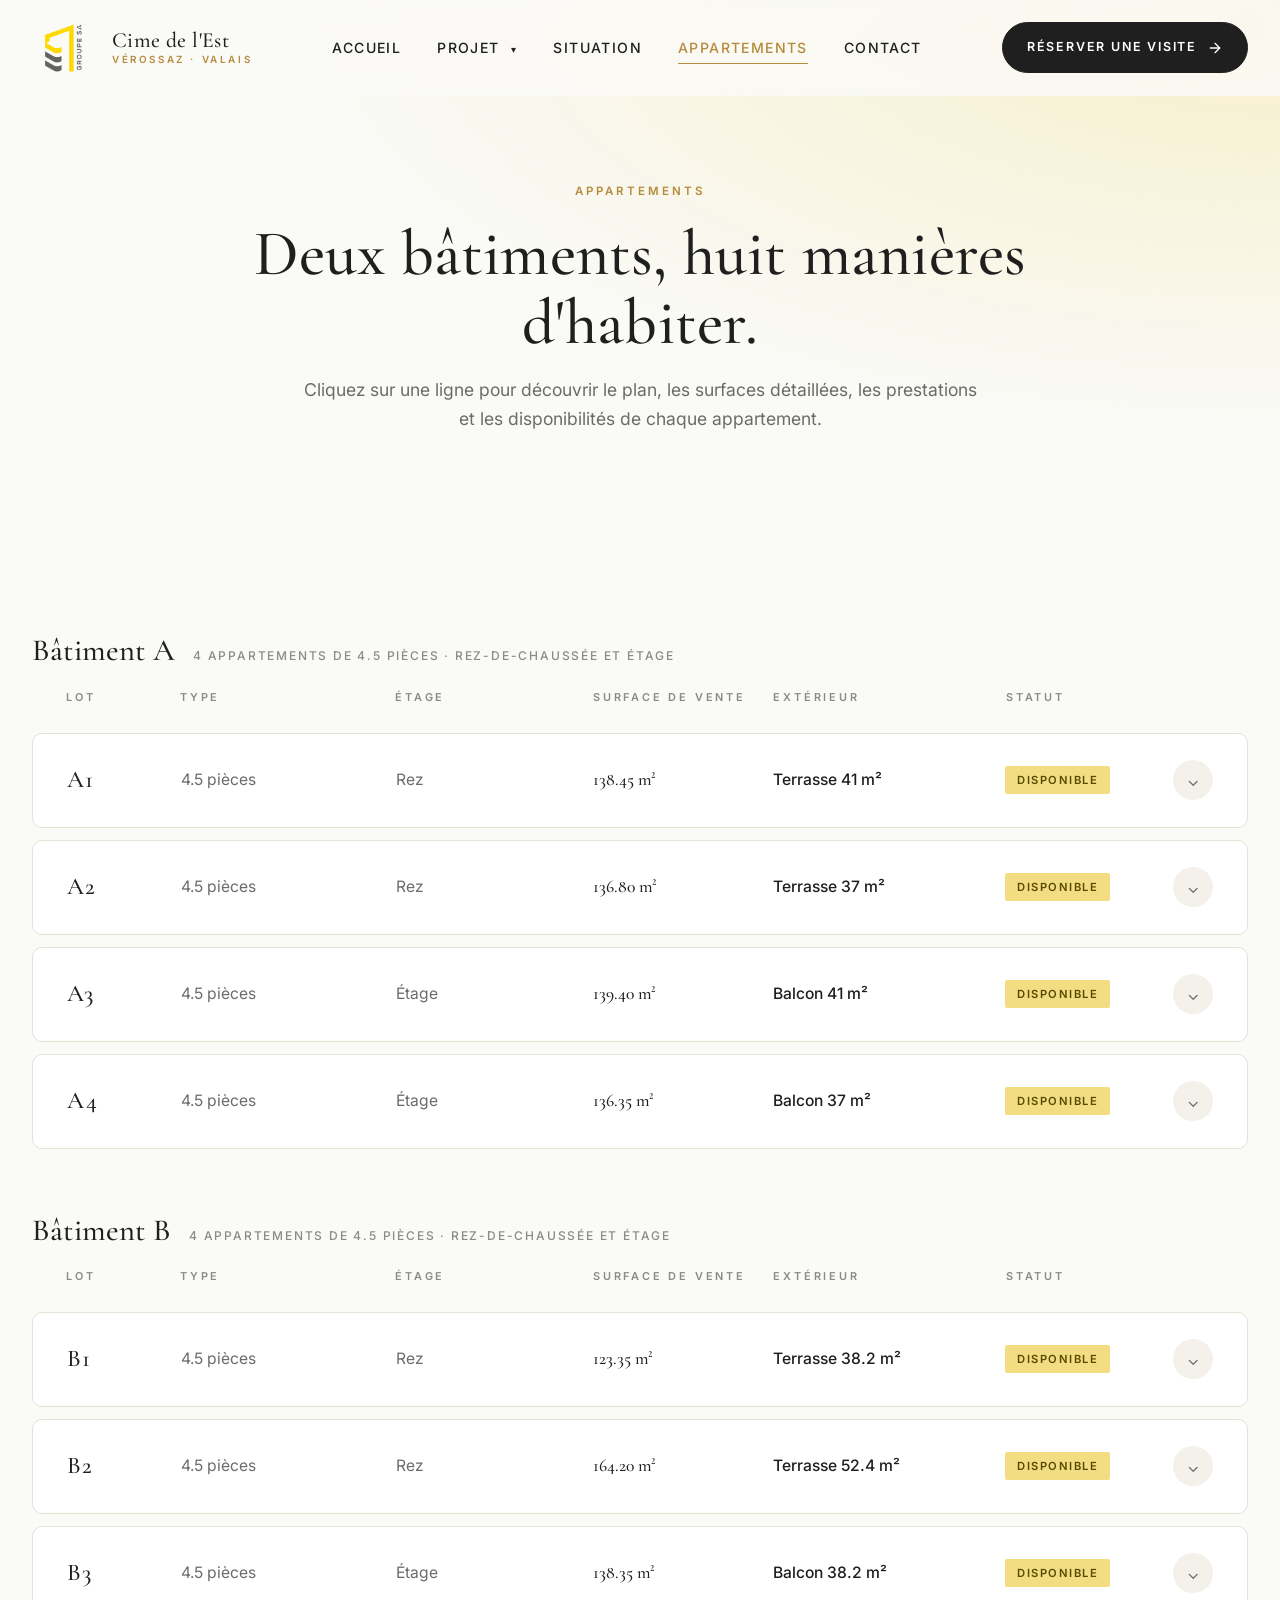
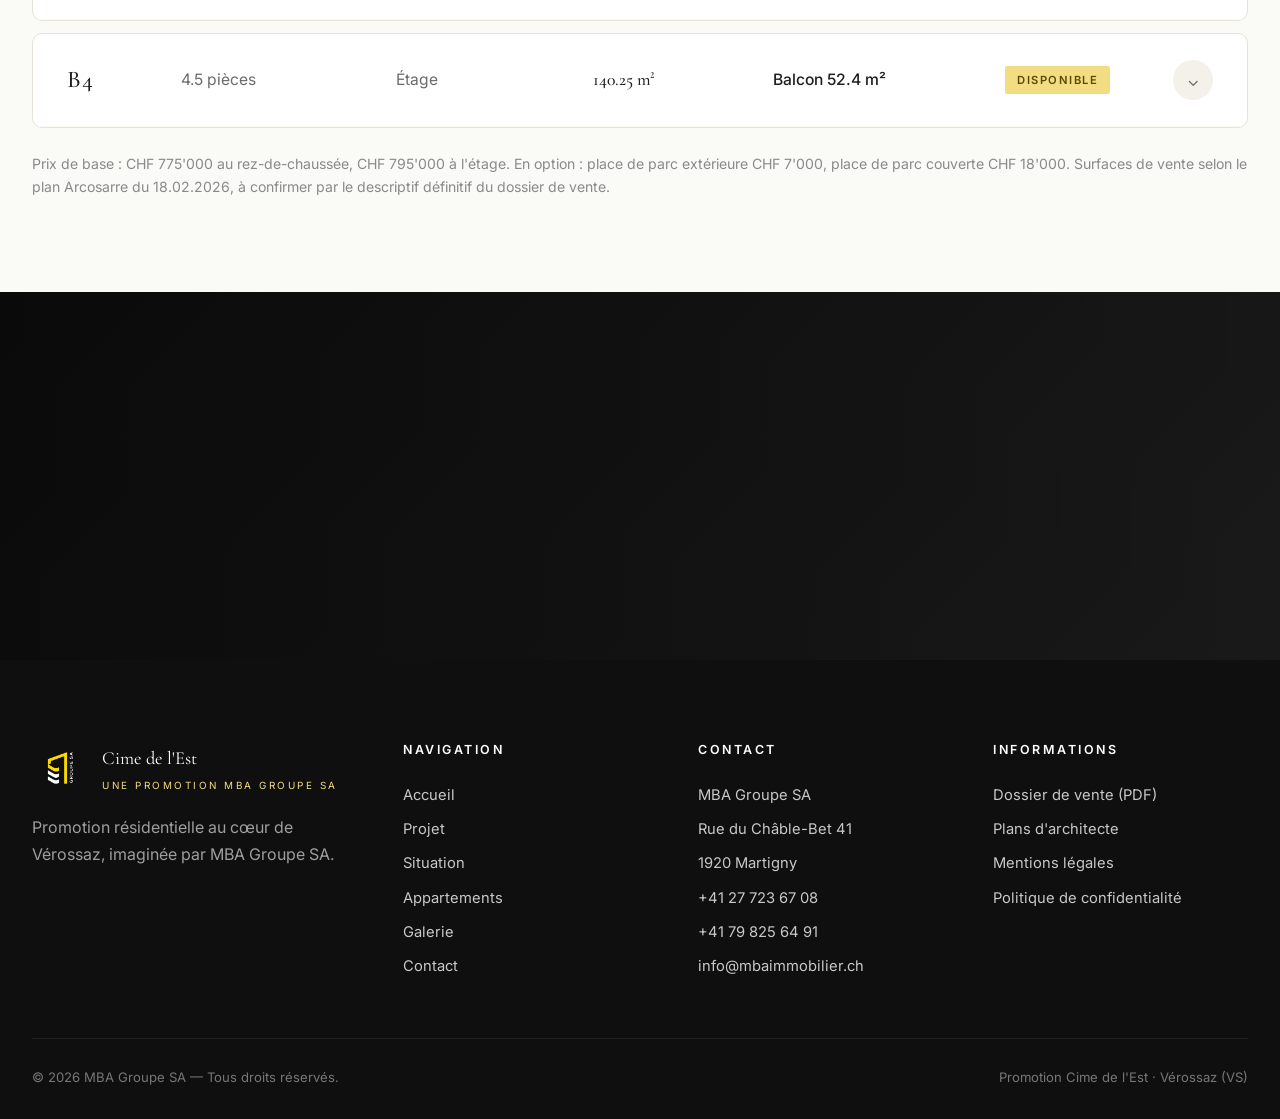
==== appartements.html @ c57b1dbe "Appartements/Contact : « Étage » à la place de « 1ᵉʳ étage » (exposant mal rendu) Co-Authored-By: Cl" ====
<!doctype html>
<html lang="fr">
<head>
<meta charset="utf-8">
<meta name="viewport" content="width=device-width, initial-scale=1">
<meta name="theme-color" content="#FAFAF7">
<meta name="color-scheme" content="light">
<title>Appartements · Cime de l'Est — Vérossaz</title>
<meta name="description" content="Les 8 appartements de 4.5 pièces de la promotion Cime de l'Est à Vérossaz, répartis en deux bâtiments : surfaces, prix, prestations, disponibilités.">
<link rel="preconnect" href="https://fonts.googleapis.com">
<link rel="preconnect" href="https://fonts.gstatic.com" crossorigin>
<link href="https://fonts.googleapis.com/css2?family=Cormorant+Garamond:ital,wght@0,400;0,500;0,600;1,400;1,500&family=Inter:wght@300;400;500;600;700&display=swap" rel="stylesheet">
<link rel="stylesheet" href="css/style.css?v=20">
</head>
<body>

<header class="nav">
  <div class="container">
    <a href="/" class="brand">
      <span class="brand-mark"><img src="images/logo-mba.png" alt="MBA Groupe SA"></span>
      <span class="brand-text">
        <strong>Cime de l'Est</strong>
        <small>Vérossaz · Valais</small>
      </span>
    </a>
    <nav>
      <ul class="nav-links">
        <li><a href="/">Accueil</a></li>
        <li class="has-submenu">
          <a href="projet">Projet <span class="caret">▾</span></a>
          <ul class="submenu">
            <li><a href="projet">Le projet</a></li>
            <li><a href="galerie">Galerie</a></li>
          </ul>
        </li>
        <li><a href="situation">Situation</a></li>
        <li><a href="appartements" class="active">Appartements</a></li>
        <li><a href="contact">Contact</a></li>
      </ul>
    </nav>
    <a href="contact" class="nav-cta">
      Réserver une visite
      <svg viewBox="0 0 24 24" fill="none" stroke="currentColor" stroke-width="2" stroke-linecap="round" stroke-linejoin="round" aria-hidden="true"><line x1="5" y1="12" x2="19" y2="12"/><polyline points="12 5 19 12 12 19"/></svg>
    </a>
    <button class="burger" aria-label="Menu"><span></span><span></span><span></span></button>
  </div>
</header>

<section class="hero hero-inner">
  <div class="container reveal">
    <span class="eyebrow center">Appartements</span>
    <h1>Deux bâtiments, huit manières d'habiter.</h1>
    <p class="lead" style="margin:0 auto;">Cliquez sur une ligne pour découvrir le plan, les surfaces détaillées, les prestations et les disponibilités de chaque appartement.</p>
  </div>
</section>

<section class="section-tight">
  <div class="container">

    <div class="apt-building-head reveal">
      <h2>Bâtiment A</h2>
      <span>4 appartements de 4.5 pièces · rez-de-chaussée et étage</span>
    </div>

    <div class="apt-accordion reveal">

      <div class="apt-accordion-header" aria-hidden="true">
        <span>Lot</span>
        <span class="col-hide-tablet">Type</span>
        <span class="col-hide-tablet">Étage</span>
        <span>Surface de vente</span>
        <span>Extérieur</span>
        <span>Statut</span>
        <span></span>
      </div>

      <!-- LOT A1 -->
      <div class="apt-row">
        <button class="apt-head" aria-expanded="false">
          <div class="col-lot">A1</div>
          <div class="col-type col-hide-tablet"><span class="col-value">4.5 pièces</span></div>
          <div class="col-floor col-hide-tablet"><span class="col-value">Rez</span></div>
          <div class="col-surface"><span class="col-value">138.45 m²</span></div>
          <div class="col-ext"><span class="col-value">Terrasse 41 m²</span></div>
          <div class="col-status"><span class="badge available">Disponible</span></div>
          <div class="col-mobile-meta">
            <span>4.5 pièces</span><span>Rez</span><span><strong>138.45 m²</strong></span><span>Terrasse 41 m²</span>
          </div>
          <div class="col-chevron" aria-hidden="true">⌄</div>
        </button>
        <div class="apt-panel">
          <div class="apt-panel-inner">
            <div>
              <div class="apt-plan">
                <a href="images/plans/plan-A1.png" target="_blank" rel="noopener"><img src="images/plans/plan-A1.png" alt="Plan de l'appartement A1" loading="lazy"></a>
              </div>
              <div class="apt-plan-label">Plan de présentation sans échelle · non contractuel · cliquer pour agrandir</div>
            </div>
            <div class="apt-details">
              <div class="apt-sub">Lot A1 · Bâtiment A</div>
              <h3>4.5 pièces · Rez-de-chaussée</h3>
              <p>Un 4.5 pièces de plain-pied prolongé par une terrasse de 41 m². Séjour-cuisine de 52.58 m² ouvert sur l'extérieur, trois chambres, salle de bains et salle d'eau : un plan rationnel, baigné de lumière, face aux Dents du Midi.</p>
              <div class="apt-specs-grid">
                <div class="spec-cell"><div class="spec-val">138.45 m²</div><div class="spec-lbl">Surface de vente</div></div>
                <div class="spec-cell"><div class="spec-val">41 m²</div><div class="spec-lbl">Terrasse</div></div>
                <div class="spec-cell"><div class="spec-val">3</div><div class="spec-lbl">Chambres</div></div>
                <div class="spec-cell"><div class="spec-val">CHF 775'000</div><div class="spec-lbl">Prix de base</div></div>
              </div>
              <ul class="apt-features">
                <li>Séjour-cuisine de 52.58 m² ouvert sur la terrasse</li>
                <li>Trois chambres de 12.88 à 13.44 m²</li>
                <li>Salle de bains 3.71 m² et salle d'eau 3.42 m²</li>
                <li>Cave privative</li>
                <li>Finitions au choix de l'acquéreur</li>
                <li>Place de parc extérieure · CHF 7'000</li>
                <li>Place de parc couverte · CHF 18'000</li>
              </ul>
              <div class="apt-ctas">
                <a href="contact" class="btn btn-primary">Demander le dossier</a>
                <button type="button" class="btn btn-outline" data-visit-open>Visiter l'appartement</button>
              </div>
            </div>
          </div>
        </div>
      </div>

      <!-- LOT A2 -->
      <div class="apt-row">
        <button class="apt-head" aria-expanded="false">
          <div class="col-lot">A2</div>
          <div class="col-type col-hide-tablet"><span class="col-value">4.5 pièces</span></div>
          <div class="col-floor col-hide-tablet"><span class="col-value">Rez</span></div>
          <div class="col-surface"><span class="col-value">136.80 m²</span></div>
          <div class="col-ext"><span class="col-value">Terrasse 37 m²</span></div>
          <div class="col-status"><span class="badge available">Disponible</span></div>
          <div class="col-mobile-meta">
            <span>4.5 pièces</span><span>Rez</span><span><strong>136.80 m²</strong></span><span>Terrasse 37 m²</span>
          </div>
          <div class="col-chevron" aria-hidden="true">⌄</div>
        </button>
        <div class="apt-panel">
          <div class="apt-panel-inner">
            <div>
              <div class="apt-plan">
                <a href="images/plans/plan-A2.png" target="_blank" rel="noopener"><img src="images/plans/plan-A2.png" alt="Plan de l'appartement A2" loading="lazy"></a>
              </div>
              <div class="apt-plan-label">Plan de présentation sans échelle · non contractuel · cliquer pour agrandir</div>
            </div>
            <div class="apt-details">
              <div class="apt-sub">Lot A2 · Bâtiment A</div>
              <h3>4.5 pièces · Rez-de-chaussée</h3>
              <p>Un 4.5 pièces de plain-pied prolongé par une terrasse de 37 m². Séjour-cuisine de 51.35 m² ouvert sur l'extérieur, trois chambres, salle de bains et salle d'eau : un plan rationnel, baigné de lumière, face aux Dents du Midi.</p>
              <div class="apt-specs-grid">
                <div class="spec-cell"><div class="spec-val">136.80 m²</div><div class="spec-lbl">Surface de vente</div></div>
                <div class="spec-cell"><div class="spec-val">37 m²</div><div class="spec-lbl">Terrasse</div></div>
                <div class="spec-cell"><div class="spec-val">3</div><div class="spec-lbl">Chambres</div></div>
                <div class="spec-cell"><div class="spec-val">CHF 775'000</div><div class="spec-lbl">Prix de base</div></div>
              </div>
              <ul class="apt-features">
                <li>Séjour-cuisine de 51.35 m² ouvert sur la terrasse</li>
                <li>Trois chambres de 12.62 à 14.61 m²</li>
                <li>Salle de bains 3.64 m² et salle d'eau 3.77 m²</li>
                <li>Cave privative</li>
                <li>Finitions au choix de l'acquéreur</li>
                <li>Place de parc extérieure · CHF 7'000</li>
                <li>Place de parc couverte · CHF 18'000</li>
              </ul>
              <div class="apt-ctas">
                <a href="contact" class="btn btn-primary">Demander le dossier</a>
                <button type="button" class="btn btn-outline" data-visit-open>Visiter l'appartement</button>
              </div>
            </div>
          </div>
        </div>
      </div>

      <!-- LOT A3 -->
      <div class="apt-row">
        <button class="apt-head" aria-expanded="false">
          <div class="col-lot">A3</div>
          <div class="col-type col-hide-tablet"><span class="col-value">4.5 pièces</span></div>
          <div class="col-floor col-hide-tablet"><span class="col-value">Étage</span></div>
          <div class="col-surface"><span class="col-value">139.40 m²</span></div>
          <div class="col-ext"><span class="col-value">Balcon 41 m²</span></div>
          <div class="col-status"><span class="badge available">Disponible</span></div>
          <div class="col-mobile-meta">
            <span>4.5 pièces</span><span>Étage</span><span><strong>139.40 m²</strong></span><span>Balcon 41 m²</span>
          </div>
          <div class="col-chevron" aria-hidden="true">⌄</div>
        </button>
        <div class="apt-panel">
          <div class="apt-panel-inner">
            <div>
              <div class="apt-plan">
                <a href="images/plans/plan-A3.png" target="_blank" rel="noopener"><img src="images/plans/plan-A3.png" alt="Plan de l'appartement A3" loading="lazy"></a>
              </div>
              <div class="apt-plan-label">Plan de présentation sans échelle · non contractuel · cliquer pour agrandir</div>
            </div>
            <div class="apt-details">
              <div class="apt-sub">Lot A3 · Bâtiment A</div>
              <h3>4.5 pièces · Étage</h3>
              <p>Un 4.5 pièces en étage avec balcon de 41 m² et dégagement sur la vallée. Séjour-cuisine de 52.58 m², trois chambres, salle de bains et salle d'eau : des volumes généreux et une lumière constante tout au long de la journée.</p>
              <div class="apt-specs-grid">
                <div class="spec-cell"><div class="spec-val">139.40 m²</div><div class="spec-lbl">Surface de vente</div></div>
                <div class="spec-cell"><div class="spec-val">41 m²</div><div class="spec-lbl">Balcon</div></div>
                <div class="spec-cell"><div class="spec-val">3</div><div class="spec-lbl">Chambres</div></div>
                <div class="spec-cell"><div class="spec-val">CHF 795'000</div><div class="spec-lbl">Prix de base</div></div>
              </div>
              <ul class="apt-features">
                <li>Séjour-cuisine de 52.58 m² ouvert sur le balcon</li>
                <li>Trois chambres de 12.88 à 13.44 m²</li>
                <li>Salle de bains 3.71 m² et salle d'eau 3.42 m²</li>
                <li>Cave privative</li>
                <li>Finitions au choix de l'acquéreur</li>
                <li>Place de parc extérieure · CHF 7'000</li>
                <li>Place de parc couverte · CHF 18'000</li>
              </ul>
              <div class="apt-ctas">
                <a href="contact" class="btn btn-primary">Demander le dossier</a>
                <button type="button" class="btn btn-outline" data-visit-open>Visiter l'appartement</button>
              </div>
            </div>
          </div>
        </div>
      </div>

      <!-- LOT A4 -->
      <div class="apt-row">
        <button class="apt-head" aria-expanded="false">
          <div class="col-lot">A4</div>
          <div class="col-type col-hide-tablet"><span class="col-value">4.5 pièces</span></div>
          <div class="col-floor col-hide-tablet"><span class="col-value">Étage</span></div>
          <div class="col-surface"><span class="col-value">136.35 m²</span></div>
          <div class="col-ext"><span class="col-value">Balcon 37 m²</span></div>
          <div class="col-status"><span class="badge available">Disponible</span></div>
          <div class="col-mobile-meta">
            <span>4.5 pièces</span><span>Étage</span><span><strong>136.35 m²</strong></span><span>Balcon 37 m²</span>
          </div>
          <div class="col-chevron" aria-hidden="true">⌄</div>
        </button>
        <div class="apt-panel">
          <div class="apt-panel-inner">
            <div>
              <div class="apt-plan">
                <a href="images/plans/plan-A4.png" target="_blank" rel="noopener"><img src="images/plans/plan-A4.png" alt="Plan de l'appartement A4" loading="lazy"></a>
              </div>
              <div class="apt-plan-label">Plan de présentation sans échelle · non contractuel · cliquer pour agrandir</div>
            </div>
            <div class="apt-details">
              <div class="apt-sub">Lot A4 · Bâtiment A</div>
              <h3>4.5 pièces · Étage</h3>
              <p>Un 4.5 pièces en étage avec balcon de 37 m² et dégagement sur la vallée. Séjour-cuisine de 52.56 m², trois chambres, salle de bains et salle d'eau : des volumes généreux et une lumière constante tout au long de la journée.</p>
              <div class="apt-specs-grid">
                <div class="spec-cell"><div class="spec-val">136.35 m²</div><div class="spec-lbl">Surface de vente</div></div>
                <div class="spec-cell"><div class="spec-val">37 m²</div><div class="spec-lbl">Balcon</div></div>
                <div class="spec-cell"><div class="spec-val">3</div><div class="spec-lbl">Chambres</div></div>
                <div class="spec-cell"><div class="spec-val">CHF 795'000</div><div class="spec-lbl">Prix de base</div></div>
              </div>
              <ul class="apt-features">
                <li>Séjour-cuisine de 52.56 m² ouvert sur le balcon</li>
                <li>Trois chambres de 12.62 à 14.60 m²</li>
                <li>Salle de bains 3.64 m² et salle d'eau 3.76 m²</li>
                <li>Cave privative</li>
                <li>Finitions au choix de l'acquéreur</li>
                <li>Place de parc extérieure · CHF 7'000</li>
                <li>Place de parc couverte · CHF 18'000</li>
              </ul>
              <div class="apt-ctas">
                <a href="contact" class="btn btn-primary">Demander le dossier</a>
                <button type="button" class="btn btn-outline" data-visit-open>Visiter l'appartement</button>
              </div>
            </div>
          </div>
        </div>
      </div>

    </div>

    <div class="apt-building-head reveal" style="margin-top:64px;">
      <h2>Bâtiment B</h2>
      <span>4 appartements de 4.5 pièces · rez-de-chaussée et étage</span>
    </div>

    <div class="apt-accordion reveal">

      <div class="apt-accordion-header" aria-hidden="true">
        <span>Lot</span>
        <span class="col-hide-tablet">Type</span>
        <span class="col-hide-tablet">Étage</span>
        <span>Surface de vente</span>
        <span>Extérieur</span>
        <span>Statut</span>
        <span></span>
      </div>

      <!-- LOT B1 -->
      <div class="apt-row">
        <button class="apt-head" aria-expanded="false">
          <div class="col-lot">B1</div>
          <div class="col-type col-hide-tablet"><span class="col-value">4.5 pièces</span></div>
          <div class="col-floor col-hide-tablet"><span class="col-value">Rez</span></div>
          <div class="col-surface"><span class="col-value">123.35 m²</span></div>
          <div class="col-ext"><span class="col-value">Terrasse 38.2 m²</span></div>
          <div class="col-status"><span class="badge available">Disponible</span></div>
          <div class="col-mobile-meta">
            <span>4.5 pièces</span><span>Rez</span><span><strong>123.35 m²</strong></span><span>Terrasse 38.2 m²</span>
          </div>
          <div class="col-chevron" aria-hidden="true">⌄</div>
        </button>
        <div class="apt-panel">
          <div class="apt-panel-inner">
            <div>
              <div class="apt-plan">
                <a href="images/plans/plan-B1.png" target="_blank" rel="noopener"><img src="images/plans/plan-B1.png" alt="Plan de l'appartement B1" loading="lazy"></a>
              </div>
              <div class="apt-plan-label">Plan de présentation sans échelle · non contractuel · cliquer pour agrandir</div>
            </div>
            <div class="apt-details">
              <div class="apt-sub">Lot B1 · Bâtiment B</div>
              <h3>4.5 pièces · Rez-de-chaussée</h3>
              <p>Un 4.5 pièces de plain-pied prolongé par une terrasse de 38.2 m². Séjour-cuisine de 55.57 m² ouvert sur l'extérieur, trois chambres, salle de bains et salle d'eau : un plan rationnel, baigné de lumière, face aux Dents du Midi.</p>
              <div class="apt-specs-grid">
                <div class="spec-cell"><div class="spec-val">123.35 m²</div><div class="spec-lbl">Surface de vente</div></div>
                <div class="spec-cell"><div class="spec-val">38.2 m²</div><div class="spec-lbl">Terrasse</div></div>
                <div class="spec-cell"><div class="spec-val">3</div><div class="spec-lbl">Chambres</div></div>
                <div class="spec-cell"><div class="spec-val">CHF 775'000</div><div class="spec-lbl">Prix de base</div></div>
              </div>
              <ul class="apt-features">
                <li>Séjour-cuisine de 55.57 m² ouvert sur la terrasse</li>
                <li>Trois chambres de 12.19 à 13.79 m²</li>
                <li>Salle de bains 4.71 m² et salle d'eau 4.86 m²</li>
                <li>Cave privative</li>
                <li>Finitions au choix de l'acquéreur</li>
                <li>Place de parc extérieure · CHF 7'000</li>
                <li>Place de parc couverte · CHF 18'000</li>
              </ul>
              <div class="apt-ctas">
                <a href="contact" class="btn btn-primary">Demander le dossier</a>
                <button type="button" class="btn btn-outline" data-visit-open>Visiter l'appartement</button>
              </div>
            </div>
          </div>
        </div>
      </div>

      <!-- LOT B2 -->
      <div class="apt-row">
        <button class="apt-head" aria-expanded="false">
          <div class="col-lot">B2</div>
          <div class="col-type col-hide-tablet"><span class="col-value">4.5 pièces</span></div>
          <div class="col-floor col-hide-tablet"><span class="col-value">Rez</span></div>
          <div class="col-surface"><span class="col-value">164.20 m²</span></div>
          <div class="col-ext"><span class="col-value">Terrasse 52.4 m²</span></div>
          <div class="col-status"><span class="badge available">Disponible</span></div>
          <div class="col-mobile-meta">
            <span>4.5 pièces</span><span>Rez</span><span><strong>164.20 m²</strong></span><span>Terrasse 52.4 m²</span>
          </div>
          <div class="col-chevron" aria-hidden="true">⌄</div>
        </button>
        <div class="apt-panel">
          <div class="apt-panel-inner">
            <div>
              <div class="apt-plan">
                <a href="images/plans/plan-B2.png" target="_blank" rel="noopener"><img src="images/plans/plan-B2.png" alt="Plan de l'appartement B2" loading="lazy"></a>
              </div>
              <div class="apt-plan-label">Plan de présentation sans échelle · non contractuel · cliquer pour agrandir</div>
            </div>
            <div class="apt-details">
              <div class="apt-sub">Lot B2 · Bâtiment B</div>
              <h3>4.5 pièces · Rez-de-chaussée</h3>
              <p>Un 4.5 pièces de plain-pied prolongé par une terrasse de 52.4 m². Séjour-cuisine de 55.68 m² ouvert sur l'extérieur, trois chambres, salle de bains et salle d'eau : un plan rationnel, baigné de lumière, face aux Dents du Midi.</p>
              <div class="apt-specs-grid">
                <div class="spec-cell"><div class="spec-val">164.20 m²</div><div class="spec-lbl">Surface de vente</div></div>
                <div class="spec-cell"><div class="spec-val">52.4 m²</div><div class="spec-lbl">Terrasse</div></div>
                <div class="spec-cell"><div class="spec-val">3</div><div class="spec-lbl">Chambres</div></div>
                <div class="spec-cell"><div class="spec-val">CHF 775'000</div><div class="spec-lbl">Prix de base</div></div>
              </div>
              <ul class="apt-features">
                <li>Séjour-cuisine de 55.68 m² ouvert sur la terrasse</li>
                <li>Trois chambres de 12.19 à 13.76 m²</li>
                <li>Salle de bains 5.94 m² et salle d'eau 4.01 m²</li>
                <li>Cave privative</li>
                <li>Finitions au choix de l'acquéreur</li>
                <li>Place de parc extérieure · CHF 7'000</li>
                <li>Place de parc couverte · CHF 18'000</li>
              </ul>
              <div class="apt-ctas">
                <a href="contact" class="btn btn-primary">Demander le dossier</a>
                <button type="button" class="btn btn-outline" data-visit-open>Visiter l'appartement</button>
              </div>
            </div>
          </div>
        </div>
      </div>

      <!-- LOT B3 -->
      <div class="apt-row">
        <button class="apt-head" aria-expanded="false">
          <div class="col-lot">B3</div>
          <div class="col-type col-hide-tablet"><span class="col-value">4.5 pièces</span></div>
          <div class="col-floor col-hide-tablet"><span class="col-value">Étage</span></div>
          <div class="col-surface"><span class="col-value">138.35 m²</span></div>
          <div class="col-ext"><span class="col-value">Balcon 38.2 m²</span></div>
          <div class="col-status"><span class="badge available">Disponible</span></div>
          <div class="col-mobile-meta">
            <span>4.5 pièces</span><span>Étage</span><span><strong>138.35 m²</strong></span><span>Balcon 38.2 m²</span>
          </div>
          <div class="col-chevron" aria-hidden="true">⌄</div>
        </button>
        <div class="apt-panel">
          <div class="apt-panel-inner">
            <div>
              <div class="apt-plan">
                <a href="images/plans/plan-B3.png" target="_blank" rel="noopener"><img src="images/plans/plan-B3.png" alt="Plan de l'appartement B3" loading="lazy"></a>
              </div>
              <div class="apt-plan-label">Plan de présentation sans échelle · non contractuel · cliquer pour agrandir</div>
            </div>
            <div class="apt-details">
              <div class="apt-sub">Lot B3 · Bâtiment B</div>
              <h3>4.5 pièces · Étage</h3>
              <p>Un 4.5 pièces en étage avec balcon de 38.2 m² et dégagement sur la vallée. Séjour-cuisine de 55.28 m², trois chambres, salle de bains et salle d'eau : des volumes généreux et une lumière constante tout au long de la journée.</p>
              <div class="apt-specs-grid">
                <div class="spec-cell"><div class="spec-val">138.35 m²</div><div class="spec-lbl">Surface de vente</div></div>
                <div class="spec-cell"><div class="spec-val">38.2 m²</div><div class="spec-lbl">Balcon</div></div>
                <div class="spec-cell"><div class="spec-val">3</div><div class="spec-lbl">Chambres</div></div>
                <div class="spec-cell"><div class="spec-val">CHF 795'000</div><div class="spec-lbl">Prix de base</div></div>
              </div>
              <ul class="apt-features">
                <li>Séjour-cuisine de 55.28 m² ouvert sur le balcon</li>
                <li>Trois chambres de 12.47 à 13.80 m²</li>
                <li>Salle de bains 5.94 m² et salle d'eau 3.94 m²</li>
                <li>Cave privative</li>
                <li>Finitions au choix de l'acquéreur</li>
                <li>Place de parc extérieure · CHF 7'000</li>
                <li>Place de parc couverte · CHF 18'000</li>
              </ul>
              <div class="apt-ctas">
                <a href="contact" class="btn btn-primary">Demander le dossier</a>
                <button type="button" class="btn btn-outline" data-visit-open>Visiter l'appartement</button>
              </div>
            </div>
          </div>
        </div>
      </div>

      <!-- LOT B4 -->
      <div class="apt-row">
        <button class="apt-head" aria-expanded="false">
          <div class="col-lot">B4</div>
          <div class="col-type col-hide-tablet"><span class="col-value">4.5 pièces</span></div>
          <div class="col-floor col-hide-tablet"><span class="col-value">Étage</span></div>
          <div class="col-surface"><span class="col-value">140.25 m²</span></div>
          <div class="col-ext"><span class="col-value">Balcon 52.4 m²</span></div>
          <div class="col-status"><span class="badge available">Disponible</span></div>
          <div class="col-mobile-meta">
            <span>4.5 pièces</span><span>Étage</span><span><strong>140.25 m²</strong></span><span>Balcon 52.4 m²</span>
          </div>
          <div class="col-chevron" aria-hidden="true">⌄</div>
        </button>
        <div class="apt-panel">
          <div class="apt-panel-inner">
            <div>
              <div class="apt-plan">
                <a href="images/plans/plan-B4.png" target="_blank" rel="noopener"><img src="images/plans/plan-B4.png" alt="Plan de l'appartement B4" loading="lazy"></a>
              </div>
              <div class="apt-plan-label">Plan de présentation sans échelle · non contractuel · cliquer pour agrandir</div>
            </div>
            <div class="apt-details">
              <div class="apt-sub">Lot B4 · Bâtiment B</div>
              <h3>4.5 pièces · Étage</h3>
              <p>Un 4.5 pièces en étage avec balcon de 52.4 m² et dégagement sur la vallée. Séjour-cuisine de 55.50 m², trois chambres, salle de bains et salle d'eau : des volumes généreux et une lumière constante tout au long de la journée.</p>
              <div class="apt-specs-grid">
                <div class="spec-cell"><div class="spec-val">140.25 m²</div><div class="spec-lbl">Surface de vente</div></div>
                <div class="spec-cell"><div class="spec-val">52.4 m²</div><div class="spec-lbl">Balcon</div></div>
                <div class="spec-cell"><div class="spec-val">3</div><div class="spec-lbl">Chambres</div></div>
                <div class="spec-cell"><div class="spec-val">CHF 795'000</div><div class="spec-lbl">Prix de base</div></div>
              </div>
              <ul class="apt-features">
                <li>Séjour-cuisine de 55.50 m² ouvert sur le balcon</li>
                <li>Trois chambres de 12.47 à 13.76 m²</li>
                <li>Salle de bains 5.94 m² et salle d'eau 4.01 m²</li>
                <li>Cave privative</li>
                <li>Finitions au choix de l'acquéreur</li>
                <li>Place de parc extérieure · CHF 7'000</li>
                <li>Place de parc couverte · CHF 18'000</li>
              </ul>
              <div class="apt-ctas">
                <a href="contact" class="btn btn-primary">Demander le dossier</a>
                <button type="button" class="btn btn-outline" data-visit-open>Visiter l'appartement</button>
              </div>
            </div>
          </div>
        </div>
      </div>

    </div>

    <p style="margin-top:24px;font-size:.88rem;color:var(--text-soft);">Prix de base : CHF 775'000 au rez-de-chaussée, CHF 795'000 à l'étage. En option : place de parc extérieure CHF 7'000, place de parc couverte CHF 18'000. Surfaces de vente selon le plan Arcosarre du 18.02.2026, à confirmer par le descriptif définitif du dossier de vente.</p>
  </div>
</section>

<section class="cta-band">
  <div class="container reveal">
    <h2>Un appartement vous intéresse ?</h2>
    <p>Notre équipe vous fait parvenir les plans, le cahier des prestations et la grille tarifaire personnalisée dans les meilleurs délais.</p>
    <a href="contact" class="btn btn-gold">Demander un dossier</a>
  </div>
</section>

<footer class="footer">
  <div class="container">
    <div class="footer-grid">
      <div>
        <div class="footer-brand">
          <div class="footer-brand-mark"><img src="images/logo-mba-dark.png" alt="MBA"></div>
          <div class="footer-brand-text">Cime de l'Est<small>Une promotion MBA Groupe SA</small></div>
        </div>
        <p style="color:#9e9e9e;">Promotion résidentielle au cœur de Vérossaz, imaginée par MBA Groupe SA.</p>
      </div>
      <div>
        <h4>Navigation</h4>
        <ul>
          <li><a href="/">Accueil</a></li>
          <li><a href="projet">Projet</a></li>
          <li><a href="situation">Situation</a></li>
          <li><a href="appartements">Appartements</a></li>
          <li><a href="galerie">Galerie</a></li>
          <li><a href="contact">Contact</a></li>
        </ul>
      </div>
      <div>
        <h4>Contact</h4>
        <ul>
          <li>MBA Groupe SA</li>
          <li>Rue du Châble-Bet 41</li>
          <li>1920 Martigny</li>
          <li><a href="tel:+41277236708">+41 27 723 67 08</a></li>
          <li><a href="tel:+41798256491">+41 79 825 64 91</a></li>
          <li><a href="mailto:info@mbaimmobilier.ch">info@mbaimmobilier.ch</a></li>
        </ul>
      </div>
      <div>
        <h4>Informations</h4>
        <ul>
          <li><a href="#">Dossier de vente (PDF)</a></li>
          <li><a href="#">Plans d'architecte</a></li>
          <li><a href="#">Mentions légales</a></li>
          <li><a href="#">Politique de confidentialité</a></li>
        </ul>
      </div>
    </div>
    <div class="footer-bottom">
      <div>© 2026 MBA Groupe SA — Tous droits réservés.</div>
      <div>Promotion Cime de l'Est · Vérossaz (VS)</div>
    </div>
  </div>
</footer>

<!-- Modale contact visite -->
<div class="visit-modal" id="visitModal" aria-hidden="true" role="dialog" aria-labelledby="visitTitle">
  <div class="visit-card">
    <button class="visit-close" aria-label="Fermer">✕</button>
    <div class="visit-photo-wrap">
      <div class="visit-pastel-dot"></div>
      <div class="visit-photo">
        <img src="images/raphael.jpg" alt="Raphaël Mascolo">
      </div>
    </div>
    <div class="visit-body">
      <div class="role">Votre contact · Visite privée</div>
      <h3 id="visitTitle">Raphaël Mascolo</h3>
      <p class="sub">Je vous accompagne personnellement sur le site pour vous faire découvrir l'appartement et les lieux. N'hésitez pas à m'appeler directement.</p>
      <a href="tel:+41798256491" class="visit-phone">
        <small>Ligne directe</small>
        079 825 64 91
      </a>
      <div class="visit-actions">
        <a href="tel:+41798256491" class="btn btn-primary">Appeler</a>
        <a href="contact" class="btn btn-outline">Formulaire</a>
      </div>
    </div>
  </div>
</div>

<script src="js/main.js"></script>
</body>
</html>
---- css/style.css ----
/* =========================================================
   Vérossaz – Cime de l'Est | Promotion immobilière
   Charte MBA Groupe SA · tons clairs + jaune pastel
   ========================================================= */

:root {
  /* Palette MBA */
  --mba-grey-dark: #56575B;
  --mba-grey: #606060;
  --mba-grey-mid: #87878A;
  --mba-grey-light: #EAEAEA;

  /* Jaune pastel & or (déclinaisons classe) */
  --mba-pastel: #F2DD83;
  --mba-pastel-soft: #F7E9A8;
  --mba-pastel-bg: #FBF5DC;
  --mba-gold: #B68B3C;
  --mba-gold-deep: #9B7B18;

  /* Tons clairs */
  --bg: #FAFAF7;
  --bg-alt: #F4F1EA;
  --surface: #FFFFFF;
  --border: #E6E2D8;

  /* Texte */
  --text: #1F1F1F;
  --text-muted: #6B6B6B;
  --text-soft: #8A8A8A;

  /* UI */
  --radius: 4px;
  --radius-lg: 10px;
  --shadow-sm: 0 2px 10px rgba(0,0,0,0.04);
  --shadow-md: 0 10px 30px rgba(0,0,0,0.08);
  --shadow-lg: 0 20px 60px rgba(0,0,0,0.12);

  /* Typo */
  --f-serif: "Cormorant Garamond", "Playfair Display", Georgia, serif;
  --f-sans: "Inter", "Helvetica Neue", Arial, sans-serif;

  /* Layout */
  --nav-h: 96px;
  --container: 1280px;
}

* { box-sizing: border-box; }
html {
  scroll-behavior: smooth;
  background: var(--bg);
  overscroll-behavior: none;
}
body {
  margin: 0;
  font-family: var(--f-sans);
  font-size: 16px;
  line-height: 1.65;
  color: var(--text);
  background: var(--bg);
  overscroll-behavior: none;
  -webkit-font-smoothing: antialiased;
  text-rendering: optimizeLegibility;
}
img { max-width: 100%; display: block; }
a { color: inherit; text-decoration: none; }

h1, h2, h3, h4 {
  font-family: var(--f-serif);
  font-weight: 500;
  letter-spacing: 0.2px;
  color: var(--text);
  margin: 0 0 0.4em;
}
h1 { font-size: clamp(2.4rem, 5vw, 4.2rem); line-height: 1.08; }
h2 { font-size: clamp(1.8rem, 3.4vw, 2.8rem); line-height: 1.15; }
h3 { font-size: clamp(1.25rem, 2vw, 1.5rem); }
p  { margin: 0 0 1em; color: var(--text-muted); }

.container {
  width: 100%;
  max-width: var(--container);
  margin: 0 auto;
  padding: 0 32px;
}

.eyebrow {
  display: inline-block;
  font-family: var(--f-sans);
  font-size: 0.72rem;
  letter-spacing: 3px;
  text-transform: uppercase;
  color: var(--mba-gold);
  font-weight: 600;
  margin-bottom: 18px;
  position: relative;
  padding-left: 42px;
}
.eyebrow::before {
  content: "";
  position: absolute;
  left: 0; top: 50%;
  width: 30px; height: 1px;
  background: var(--mba-gold);
}
.eyebrow.center { padding-left: 0; }
.eyebrow.center::before { display: none; }

.lead { font-size: 1.1rem; color: var(--text-muted); max-width: 680px; }

/* ---------- Navigation ---------- */
.nav {
  position: fixed;
  inset: 0 0 auto 0;
  height: var(--nav-h);
  display: flex;
  align-items: center;
  z-index: 100;
  background: rgba(250, 250, 247, 0.86);
  backdrop-filter: saturate(160%) blur(14px);
  -webkit-backdrop-filter: saturate(160%) blur(14px);
  border-bottom: 1px solid transparent;
  transition: border-color .25s ease, background .25s ease;
}
.nav.scrolled {
  border-bottom-color: var(--border);
  background: rgba(255, 255, 255, 0.95);
}

/* Accueil : la nav est masquée sur le hero plein écran
   et n'apparaît qu'une fois la photo passée (voir main.js) */
.nav-hero {
  transform: translateY(-105%);
  visibility: hidden;
  transition: transform .45s ease, visibility 0s linear .45s;
}
.nav-hero.nav-visible {
  transform: translateY(0);
  visibility: visible;
  transition: transform .45s ease, border-color .25s ease, background .25s ease;
}
.nav .container {
  display: flex;
  align-items: center;
  justify-content: space-between;
  gap: 32px;
}
.brand {
  display: flex;
  align-items: center;
  gap: 16px;
  font-family: var(--f-serif);
  color: var(--text);
  line-height: 1;
}
.brand-mark {
  width: 64px; height: 64px;
  display: grid; place-items: center;
  overflow: hidden;
  flex-shrink: 0;
}
.brand-mark img { width: 100%; height: 100%; object-fit: contain; }
.brand-text {
  display: flex;
  flex-direction: column;
  gap: 4px;
}
.brand-text strong {
  font-family: var(--f-serif);
  font-size: 1.35rem;
  font-weight: 500;
  letter-spacing: 0.4px;
  white-space: nowrap;
}
.brand-text small {
  font-family: var(--f-sans);
  font-size: 0.62rem;
  letter-spacing: 2.6px;
  text-transform: uppercase;
  color: var(--mba-gold);
  font-weight: 600;
  white-space: nowrap;
}

.nav-links {
  display: flex;
  gap: 36px;
  list-style: none;
  margin: 0; padding: 0;
}
.nav-links a {
  position: relative;
  font-size: 0.88rem;
  letter-spacing: 1.4px;
  text-transform: uppercase;
  font-weight: 500;
  color: var(--text);
  padding: 6px 0;
  transition: color .2s ease;
}
.nav-links a::after {
  content: "";
  position: absolute;
  left: 0; right: 0; bottom: -2px;
  height: 1px;
  background: var(--mba-gold);
  transform: scaleX(0);
  transform-origin: left;
  transition: transform .3s ease;
}
.nav-links a:hover { color: var(--mba-gold); }
.nav-links a:hover::after,
.nav-links a.active::after { transform: scaleX(1); }
.nav-links a.active { color: var(--mba-gold); }

/* Dropdown (Projet > Le projet / Galerie) */
.nav-links .has-submenu { position: relative; }
.nav-links .has-submenu > a::before {
  content: "";
  position: absolute;
  inset: -20px -14px;
}
.nav-links .submenu {
  position: absolute;
  top: calc(100% + 22px);
  left: 50%;
  transform: translateX(-50%) translateY(-6px);
  min-width: 200px;
  background: #fff;
  border: 1px solid var(--border);
  border-radius: 8px;
  box-shadow: 0 16px 40px rgba(0,0,0,0.08);
  padding: 10px;
  list-style: none;
  margin: 0;
  display: flex;
  flex-direction: column;
  gap: 2px;
  opacity: 0;
  visibility: hidden;
  pointer-events: none;
  transition: opacity .2s ease, transform .25s ease, visibility 0s linear .25s;
}
.nav-links .has-submenu:hover > .submenu,
.nav-links .has-submenu:focus-within > .submenu {
  opacity: 1;
  visibility: visible;
  pointer-events: auto;
  transform: translateX(-50%) translateY(0);
  transition: opacity .2s ease, transform .25s ease;
}
.nav-links .submenu a {
  display: block;
  padding: 12px 16px;
  border-radius: 6px;
  font-size: 0.78rem;
  letter-spacing: 1.6px;
  text-transform: uppercase;
  color: var(--text);
  font-weight: 500;
  transition: background .2s ease, color .2s ease;
}
.nav-links .submenu a::after { display: none; }
.nav-links .submenu a:hover,
.nav-links .submenu a.active {
  background: var(--mba-pastel-bg);
  color: var(--mba-gold);
}
.nav-links .has-submenu > a .caret {
  display: inline-block;
  margin-left: 6px;
  font-size: 0.65rem;
  transition: transform .25s ease;
}
.nav-links .has-submenu:hover > a .caret { transform: rotate(180deg); }

.nav-cta {
  display: inline-flex;
  align-items: center;
  gap: 10px;
  font-size: 0.78rem;
  font-weight: 600;
  letter-spacing: 1.8px;
  text-transform: uppercase;
  padding: 14px 24px;
  color: #fff;
  background: var(--text);
  border: 1px solid var(--text);
  border-radius: 40px;
  transition: background .3s ease, border-color .3s ease, transform .3s ease, box-shadow .3s ease;
  white-space: nowrap;
}
.nav-cta svg {
  width: 16px; height: 16px;
  transition: transform .3s ease;
}
.nav-cta:hover {
  background: var(--mba-gold);
  border-color: var(--mba-gold);
  transform: translateY(-2px);
  box-shadow: 0 10px 24px rgba(182, 139, 60, 0.3);
}
.nav-cta:hover svg { transform: translateX(2px); }

.burger {
  display: none;
  background: none;
  border: 0;
  width: 44px; height: 44px;
  cursor: pointer;
  position: relative;
}
.burger span {
  position: absolute;
  left: 10px; right: 10px;
  height: 1.5px;
  background: var(--text);
  transition: transform .3s ease, opacity .2s ease, top .3s ease;
}
.burger span:nth-child(1) { top: 15px; }
.burger span:nth-child(2) { top: 21px; }
.burger span:nth-child(3) { top: 27px; }
.burger.open span:nth-child(1) { top: 21px; transform: rotate(45deg); }
.burger.open span:nth-child(2) { opacity: 0; }
.burger.open span:nth-child(3) { top: 21px; transform: rotate(-45deg); }

/* ---------- Bouton ---------- */
.btn {
  display: inline-flex;
  align-items: center;
  gap: 10px;
  padding: 16px 34px;
  font-size: 0.82rem;
  font-weight: 600;
  letter-spacing: 2px;
  text-transform: uppercase;
  border-radius: 2px;
  cursor: pointer;
  transition: all .3s ease;
  border: 1px solid transparent;
}
.btn-primary {
  background: var(--text);
  color: #fff;
}
.btn-primary:hover {
  background: var(--mba-gold);
  color: #fff;
  transform: translateY(-2px);
  box-shadow: var(--shadow-md);
}
.btn-outline {
  background: transparent;
  color: var(--text);
  border-color: var(--text);
}
.btn-outline:hover {
  background: var(--text);
  color: #fff;
}
.btn-gold {
  background: var(--mba-gold);
  color: #fff;
}
.btn-gold:hover { background: var(--mba-gold-deep); }

/* ---------- Hero générique ---------- */
.hero {
  padding: calc(var(--nav-h) + 80px) 0 120px;
  position: relative;
  overflow: hidden;
}
.hero-home {
  min-height: 100vh;
  min-height: 100svh;
  position: relative;
  padding: 0;
  background:
    linear-gradient(180deg, rgba(15, 15, 13, 0.38) 0%, rgba(15, 15, 13, 0.06) 32%, rgba(15, 15, 13, 0) 55%, rgba(15, 15, 13, 0.42) 100%),
    url("../images/exterieurs/exterieur-01.jpg") center / cover no-repeat;
}

/* Logo MBA Groupe en haut au centre du hero */
.hero-brand {
  position: absolute;
  top: 20px;
  left: 50%;
  transform: translateX(-50%);
  z-index: 5;
  transition: opacity .3s ease;
}
.hero-brand:hover { opacity: 0.85; }
.hero-brand img {
  width: 200px;
  height: auto;
  display: block;
  filter: drop-shadow(0 2px 16px rgba(0, 0, 0, 0.4));
}

/* Indicateur de défilement */
.hero-scroll {
  position: absolute;
  left: 50%;
  bottom: 40px;
  transform: translateX(-50%);
  display: flex;
  flex-direction: column;
  align-items: center;
  gap: 14px;
  color: #fff;
  font-size: 0.72rem;
  font-weight: 600;
  letter-spacing: 3px;
  text-transform: uppercase;
  white-space: nowrap;
  text-shadow: 0 1px 14px rgba(0, 0, 0, 0.45);
  transition: color .3s ease;
}
.hero-scroll:hover { color: var(--mba-pastel); }
.hero-scroll svg {
  width: 22px;
  height: 30px;
  animation: heroScrollBob 2.4s ease-in-out infinite;
}
@keyframes heroScrollBob {
  0%, 100% { transform: translateY(0); opacity: 1; }
  50% { transform: translateY(9px); opacity: 0.65; }
}

/* Section intro sous le hero */
.hero-intro {
  padding: 110px 0 100px;
  text-align: center;
}
.hero-intro h1 span {
  display: block;
  color: var(--mba-gold);
  font-style: italic;
}
.hero-intro .lead { margin: 0 auto 36px; }
.hero-intro .hero-cta-row { justify-content: center; }
.hero-intro .hero-meta {
  margin-top: 80px;
  text-align: center;
}
.hero-cta-row { display: flex; flex-wrap: wrap; gap: 16px; }
.hero-meta {
  display: grid;
  grid-template-columns: repeat(3, 1fr);
  gap: 30px;
  padding-top: 30px;
  border-top: 1px solid var(--border);
}
.hero-meta-item .num {
  font-family: var(--f-serif);
  font-size: 2rem;
  color: var(--mba-gold);
  display: block;
  line-height: 1;
}
.hero-meta-item .lbl {
  font-size: 0.72rem;
  letter-spacing: 2px;
  text-transform: uppercase;
  color: var(--text-soft);
  margin-top: 6px;
  display: block;
}

/* ---------- Hero simple (inner pages) ---------- */
.hero-inner {
  background:
    radial-gradient(ellipse at top right, rgba(242, 221, 131, 0.4), transparent 55%),
    var(--bg);
  text-align: center;
}
.hero-inner .container { max-width: 900px; }
.hero-inner h1 { margin-bottom: 18px; }
.hero-inner p { margin: 0 auto; }

/* ---------- Sections ---------- */
.section { padding: 110px 0; }
.section-tight { padding: 80px 0; }
.section-alt { background: var(--bg-alt); }
.section-dark {
  background: #111;
  color: #E8E8E8;
}
.section-dark h1,
.section-dark h2,
.section-dark h3 { color: #fff; }
.section-dark p { color: #B5B5B5; }

.section-head { max-width: 720px; margin-bottom: 60px; }
.section-head.center { margin-left: auto; margin-right: auto; text-align: center; }

/* ---------- Cartes / listes ---------- */
.grid-3 {
  display: grid;
  grid-template-columns: repeat(3, 1fr);
  gap: 28px;
}
.grid-2 {
  display: grid;
  grid-template-columns: repeat(2, 1fr);
  gap: 40px;
}

.card {
  background: var(--surface);
  border: 1px solid var(--border);
  border-radius: var(--radius-lg);
  padding: 36px 32px;
  transition: transform .3s ease, box-shadow .3s ease, border-color .3s ease;
}
.card:hover {
  transform: translateY(-4px);
  box-shadow: var(--shadow-md);
  border-color: var(--mba-pastel);
}
.card .icon {
  width: 48px; height: 48px;
  border-radius: 50%;
  background: var(--mba-pastel-bg);
  color: var(--mba-gold);
  display: grid; place-items: center;
  margin-bottom: 20px;
  font-size: 1.2rem;
}
.card h3 { margin-bottom: 10px; }

/* Feature split */
.split {
  display: grid;
  grid-template-columns: 1fr 1fr;
  gap: 80px;
  align-items: center;
}
.split.reverse { direction: rtl; }
.split.reverse > * { direction: ltr; }
.split-visual {
  aspect-ratio: 5 / 4;
  border-radius: var(--radius-lg);
  overflow: hidden;
  box-shadow: var(--shadow-md);
  background-size: cover;
  background-position: center;
  position: relative;
}
.split-visual::after {
  content: "";
  position: absolute;
  inset: -14px -14px auto auto;
  width: 90px; height: 90px;
  background: var(--mba-pastel);
  border-radius: var(--radius-lg);
  z-index: -1;
}

/* Liste spec */
.spec-list {
  list-style: none;
  padding: 0; margin: 24px 0 0;
  display: grid;
  gap: 14px;
}
.spec-list li {
  display: flex;
  align-items: flex-start;
  gap: 14px;
  color: var(--text);
}
.spec-list li::before {
  content: "";
  width: 8px; height: 8px;
  border-radius: 50%;
  margin-top: 9px;
  background: var(--mba-gold);
  flex-shrink: 0;
}

/* ---------- Appartements (tableau) ---------- */
.apt-table-wrap {
  background: var(--surface);
  border: 1px solid var(--border);
  border-radius: var(--radius-lg);
  overflow: hidden;
  box-shadow: var(--shadow-sm);
  overflow-x: auto;
}
.apt-table {
  width: 100%;
  border-collapse: collapse;
  min-width: 720px;
}
.apt-table thead th {
  background: var(--mba-pastel-bg);
  color: var(--text);
  text-align: left;
  padding: 18px 20px;
  font-size: 0.75rem;
  letter-spacing: 2px;
  text-transform: uppercase;
  font-weight: 600;
  border-bottom: 1px solid var(--border);
}
.apt-table tbody td {
  padding: 20px;
  border-bottom: 1px solid var(--border);
  font-size: 0.95rem;
}
.apt-table tbody tr:last-child td { border-bottom: 0; }
.apt-table tbody tr { transition: background .2s ease; }
.apt-table tbody tr:hover { background: var(--bg-alt); }
.apt-table .lot { font-family: var(--f-serif); font-size: 1.1rem; color: var(--text); }
.badge {
  display: inline-block;
  padding: 5px 12px;
  font-size: 0.7rem;
  letter-spacing: 1.5px;
  text-transform: uppercase;
  border-radius: 2px;
  font-weight: 600;
}
.badge.available { background: var(--mba-pastel); color: #5a4a00; }
.badge.reserved  { background: var(--mba-grey-light); color: var(--mba-grey-dark); }
.badge.sold      { background: #E0D5C4; color: #6B5A3F; }

/* ---------- Accordéon appartements ---------- */
/* Titre de bâtiment au-dessus de chaque accordéon */
.apt-building-head {
  display: flex;
  align-items: baseline;
  gap: 18px;
  margin-bottom: 20px;
}
.apt-building-head h2 {
  font-size: clamp(1.5rem, 2.4vw, 2rem);
  margin: 0;
}
.apt-building-head span {
  font-size: 0.75rem;
  font-weight: 500;
  letter-spacing: 1.8px;
  text-transform: uppercase;
  color: var(--text-soft);
}

.apt-accordion {
  --apt-grid: 90px 1.1fr 1fr 0.9fr 1.2fr 140px 44px;
  display: flex;
  flex-direction: column;
  gap: 12px;
}

.apt-accordion-header {
  display: grid;
  grid-template-columns: var(--apt-grid);
  gap: 24px;
  align-items: center;
  padding: 0 34px 14px;
}
.apt-accordion-header > span {
  font-size: 0.68rem;
  letter-spacing: 2.8px;
  text-transform: uppercase;
  color: var(--text-soft);
  font-weight: 600;
}

.apt-row {
  background: var(--surface);
  border: 1px solid var(--border);
  border-radius: var(--radius-lg);
  overflow: hidden;
  transition: border-color .3s ease, box-shadow .3s ease, transform .3s ease;
}
.apt-row:hover {
  border-color: var(--mba-pastel);
  box-shadow: var(--shadow-sm);
}
.apt-row.open {
  border-color: var(--mba-gold);
  box-shadow: var(--shadow-md);
}

.apt-head {
  display: grid;
  grid-template-columns: var(--apt-grid);
  gap: 24px;
  align-items: center;
  padding: 26px 34px;
  cursor: pointer;
  user-select: none;
  transition: background .25s ease;
  background: transparent;
  border: 0;
  width: 100%;
  text-align: left;
  font: inherit;
  color: inherit;
}
.apt-head:hover { background: var(--bg-alt); }
.apt-head:focus-visible {
  outline: 2px solid var(--mba-gold);
  outline-offset: -2px;
}
.apt-row.open .apt-head {
  background: linear-gradient(90deg, var(--mba-pastel-bg) 0%, rgba(251, 245, 220, 0) 85%);
}

.apt-head .col-lot {
  font-family: var(--f-serif);
  font-size: 1.5rem;
  color: var(--text);
  font-weight: 500;
  letter-spacing: 0.5px;
}
.apt-head .col-value {
  font-size: 0.98rem;
  color: var(--text);
  font-weight: 500;
}
.apt-head .col-value.muted {
  color: var(--text-muted);
  font-weight: 400;
}
.apt-head .col-type .col-value,
.apt-head .col-floor .col-value {
  color: var(--text-muted);
  font-weight: 400;
}
.apt-head .col-surface .col-value {
  font-family: var(--f-serif);
  font-size: 1.1rem;
  color: var(--text);
}

/* Masqué par défaut — uniquement visible sur mobile */
.apt-head .col-mobile-meta { display: none; }

.apt-head .col-chevron {
  width: 40px; height: 40px;
  border-radius: 50%;
  background: var(--bg-alt);
  display: grid; place-items: center;
  color: var(--text-muted);
  transition: transform .35s ease, background .25s ease, color .25s ease;
  justify-self: end;
  font-size: 1rem;
  line-height: 1;
}
.apt-row.open .apt-head .col-chevron {
  transform: rotate(180deg);
  background: var(--mba-gold);
  color: #fff;
}

.apt-panel {
  max-height: 0;
  overflow: hidden;
  transition: max-height .5s ease;
  background: #FCFAF3;
  border-top: 1px solid transparent;
}
.apt-row.open .apt-panel {
  border-top-color: var(--border);
}
.apt-panel-inner {
  display: grid;
  grid-template-columns: 1.1fr 1fr;
  gap: 56px;
  padding: 48px 34px 52px;
}
.apt-plan {
  border-radius: var(--radius-lg);
  overflow: hidden;
  background: #fff;
  border: 1px solid var(--border);
}
.apt-plan a { display: block; }
.apt-plan img { width: 100%; height: auto; display: block; }
.apt-plan svg { width: 100%; height: 100%; display: block; }
.apt-plan-label {
  margin-top: 10px;
  font-size: 0.72rem;
  letter-spacing: 2px;
  text-transform: uppercase;
  color: var(--text-soft);
  text-align: center;
}
.apt-details h3 {
  font-size: 1.8rem;
  margin-bottom: 6px;
}
.apt-details .apt-sub {
  font-size: 0.75rem;
  letter-spacing: 2px;
  text-transform: uppercase;
  color: var(--mba-gold);
  margin-bottom: 18px;
  font-weight: 600;
}
.apt-specs-grid {
  display: grid;
  grid-template-columns: repeat(4, 1fr);
  gap: 16px;
  padding: 22px 0;
  margin: 22px 0;
  border-top: 1px solid var(--border);
  border-bottom: 1px solid var(--border);
}
.apt-specs-grid .spec-cell .spec-val {
  font-family: var(--f-serif);
  font-size: 1.3rem;
  color: var(--text);
  line-height: 1.1;
}
.apt-specs-grid .spec-cell .spec-lbl {
  font-size: 0.68rem;
  letter-spacing: 1.5px;
  text-transform: uppercase;
  color: var(--text-soft);
  margin-top: 6px;
}
.apt-features {
  list-style: none;
  padding: 0; margin: 0 0 26px;
  display: grid;
  grid-template-columns: 1fr 1fr;
  gap: 10px 20px;
}
.apt-features li {
  position: relative;
  padding-left: 20px;
  font-size: 0.92rem;
  color: var(--text);
}
.apt-features li::before {
  content: "";
  position: absolute;
  left: 0; top: 10px;
  width: 8px; height: 1px;
  background: var(--mba-gold);
}
.apt-ctas { display: flex; flex-wrap: wrap; gap: 12px; }

/* ---------- Modale contact (visite) ---------- */
.visit-modal {
  position: fixed;
  inset: 0;
  z-index: 1000;
  display: grid;
  place-items: center;
  padding: 24px;
  background: rgba(15, 15, 15, 0);
  backdrop-filter: blur(0);
  -webkit-backdrop-filter: blur(0);
  visibility: hidden;
  opacity: 0;
  transition: opacity .35s ease, visibility 0s linear .35s, background .35s ease, backdrop-filter .35s ease;
}
.visit-modal.open {
  visibility: visible;
  opacity: 1;
  background: rgba(15, 15, 15, 0.55);
  backdrop-filter: blur(8px);
  -webkit-backdrop-filter: blur(8px);
  transition: opacity .35s ease, background .35s ease, backdrop-filter .35s ease;
}
.visit-modal .visit-card {
  position: relative;
  background: #fff;
  border-radius: 14px;
  width: 100%;
  max-width: 440px;
  max-height: calc(100dvh - 48px);
  max-height: calc(100vh - 48px);
  display: flex;
  flex-direction: column;
  overflow: hidden;
  box-shadow: 0 40px 80px rgba(0,0,0,0.35), 0 10px 30px rgba(0,0,0,0.2);
  transform: translateY(30px) scale(.96);
  opacity: 0;
  transition: transform .5s cubic-bezier(.2,.8,.2,1), opacity .4s ease;
}
.visit-modal .visit-photo-wrap { flex-shrink: 0; }
.visit-modal .visit-body {
  overflow-y: auto;
  -webkit-overflow-scrolling: touch;
  min-height: 0;
  flex: 1 1 auto;
}
.visit-modal.open .visit-card {
  transform: translateY(0) scale(1);
  opacity: 1;
  transition-delay: .08s;
}
.visit-close {
  position: absolute;
  top: 16px; right: 16px;
  width: 38px; height: 38px;
  border-radius: 50%;
  background: rgba(255,255,255,0.95);
  border: 0;
  cursor: pointer;
  display: grid; place-items: center;
  color: var(--text);
  font-size: 1.1rem;
  z-index: 3;
  transition: background .2s ease, transform .2s ease;
}
.visit-close:hover { background: #fff; transform: scale(1.08); }

.visit-photo-wrap {
  position: relative;
  background: #0D0D0D;
  padding: 44px 0 26px;
  text-align: center;
  overflow: hidden;
}
.visit-photo-wrap::before {
  content: "";
  position: absolute;
  inset: auto 0 0 0;
  height: 45%;
  background: linear-gradient(180deg, rgba(13,13,13,0), #FFFFFF);
  z-index: 1;
}
.visit-photo {
  position: relative;
  z-index: 2;
  width: 148px; height: 148px;
  border-radius: 50%;
  overflow: hidden;
  margin: 0 auto;
  border: 4px solid #fff;
  box-shadow: 0 10px 30px rgba(0,0,0,0.3);
  background: var(--mba-pastel-bg);
  transform: scale(.7);
  opacity: 0;
  transition: transform .6s cubic-bezier(.2,.8,.2,1) .15s, opacity .5s ease .15s;
}
.visit-modal.open .visit-photo {
  transform: scale(1);
  opacity: 1;
}
.visit-photo img {
  width: 100%; height: 100%;
  object-fit: cover;
  object-position: center 18%;
}
.visit-pastel-dot {
  position: absolute;
  width: 180px; height: 180px;
  border-radius: 50%;
  background: radial-gradient(circle, rgba(242,221,131,0.35), transparent 70%);
  top: 20px;
  left: 50%;
  transform: translateX(-50%);
  z-index: 1;
}

.visit-body {
  padding: 20px 36px 36px;
  text-align: center;
}
.visit-body .role {
  font-size: 0.7rem;
  letter-spacing: 2.5px;
  text-transform: uppercase;
  color: var(--mba-gold);
  font-weight: 600;
  margin-bottom: 8px;
}
.visit-body h3 {
  font-family: var(--f-serif);
  font-size: 1.8rem;
  margin: 0 0 6px;
  color: var(--text);
}
.visit-body p.sub {
  color: var(--text-muted);
  margin: 0 0 22px;
  font-size: 0.95rem;
  line-height: 1.55;
}
.visit-phone {
  display: block;
  font-family: var(--f-serif);
  font-size: 1.7rem;
  color: var(--text);
  letter-spacing: 1px;
  padding: 14px 0;
  border-top: 1px solid var(--border);
  border-bottom: 1px solid var(--border);
  margin-bottom: 22px;
  transition: color .2s ease;
}
.visit-phone:hover { color: var(--mba-gold); }
.visit-phone small {
  display: block;
  font-family: var(--f-sans);
  font-size: 0.68rem;
  letter-spacing: 2.5px;
  text-transform: uppercase;
  color: var(--text-soft);
  font-weight: 600;
  margin-bottom: 6px;
}
.visit-actions {
  display: grid;
  grid-template-columns: 1fr 1fr;
  gap: 10px;
}
.visit-actions .btn { padding: 14px 18px; font-size: 0.74rem; }

/* Écrans peu hauts : on compacte la zone photo */
@media (max-height: 720px) {
  .visit-photo-wrap { padding: 30px 0 22px; }
  .visit-photo { width: 118px; height: 118px; border-width: 3px; }
  .visit-body { padding: 16px 30px 26px; }
  .visit-body h3 { font-size: 1.5rem; }
  .visit-body p.sub { margin-bottom: 16px; font-size: 0.88rem; }
  .visit-phone { font-size: 1.45rem; padding: 12px 0; margin-bottom: 16px; }
}
@media (max-height: 560px) {
  .visit-modal { padding: 10px; }
  .visit-photo-wrap { padding: 22px 0 18px; }
  .visit-photo { width: 92px; height: 92px; }
  .visit-body { padding: 14px 24px 22px; }
  .visit-body h3 { font-size: 1.3rem; }
  .visit-body p.sub { font-size: 0.85rem; margin-bottom: 14px; }
  .visit-phone { font-size: 1.3rem; padding: 10px 0; margin-bottom: 14px; }
  .visit-phone small { margin-bottom: 3px; }
  .visit-actions .btn { padding: 11px 14px; }
}

/* ---------- Cartes appartement ---------- */
.apt-cards {
  display: grid;
  grid-template-columns: repeat(3, 1fr);
  gap: 26px;
}
.apt-card {
  background: var(--surface);
  border: 1px solid var(--border);
  border-radius: var(--radius-lg);
  overflow: hidden;
  transition: transform .3s ease, box-shadow .3s ease;
}
.apt-card:hover {
  transform: translateY(-4px);
  box-shadow: var(--shadow-md);
}
.apt-card-img {
  aspect-ratio: 4 / 3;
  background: var(--mba-pastel-bg);
  position: relative;
  overflow: hidden;
}
.apt-card-img svg { width: 100%; height: 100%; }
.apt-card-body { padding: 26px 28px 28px; }
.apt-card-head {
  display: flex;
  justify-content: space-between;
  align-items: baseline;
  gap: 10px;
  margin-bottom: 6px;
}
.apt-card h3 { margin: 0; font-size: 1.4rem; }
.apt-card-specs {
  display: flex;
  gap: 18px;
  flex-wrap: wrap;
  margin: 18px 0;
  padding: 16px 0;
  border-top: 1px solid var(--border);
  border-bottom: 1px solid var(--border);
}
.apt-card-specs div {
  font-size: 0.82rem;
  color: var(--text-soft);
  letter-spacing: 0.5px;
}
.apt-card-specs strong {
  display: block;
  font-family: var(--f-serif);
  font-size: 1.2rem;
  color: var(--text);
  font-weight: 500;
}

/* ---------- Galerie ---------- */
.gallery-grid {
  display: grid;
  grid-template-columns: repeat(3, 1fr);
  grid-auto-rows: 260px;
  gap: 16px;
}
.gallery-item {
  position: relative;
  overflow: hidden;
  border-radius: var(--radius-lg);
  background: var(--mba-pastel-bg);
  cursor: pointer;
}
.gallery-item img,
.gallery-item .img-ph {
  width: 100%; height: 100%;
  object-fit: cover;
  transition: transform .6s ease;
}
.gallery-item:hover img,
.gallery-item:hover .img-ph { transform: scale(1.06); }
.gallery-item.tall   { grid-row: span 2; }
.gallery-item.wide   { grid-column: span 2; }
.gallery-item::after {
  content: "";
  position: absolute; inset: 0;
  background: linear-gradient(180deg, transparent 55%, rgba(0,0,0,0.35));
  opacity: 0;
  transition: opacity .3s ease;
}
.gallery-item:hover::after { opacity: 1; }
.gallery-item .cap {
  position: absolute;
  left: 18px; bottom: 14px;
  color: #fff;
  font-family: var(--f-serif);
  font-size: 0.95rem;
  opacity: 0;
  transform: translateY(6px);
  transition: all .3s ease;
  z-index: 2;
}
.gallery-item:hover .cap { opacity: 1; transform: translateY(0); }
.img-ph {
  display: grid; place-items: center;
  color: var(--mba-gold);
  font-family: var(--f-serif);
  font-size: 1rem;
  letter-spacing: 2px;
  background: linear-gradient(135deg, var(--mba-pastel-bg), var(--mba-grey-light));
}

.gallery-filters {
  display: flex;
  flex-wrap: wrap;
  gap: 10px;
  justify-content: center;
  margin-bottom: 50px;
}
.gallery-filters button {
  background: transparent;
  border: 1px solid var(--border);
  padding: 10px 22px;
  font-size: 0.78rem;
  letter-spacing: 1.5px;
  text-transform: uppercase;
  color: var(--text-muted);
  cursor: pointer;
  border-radius: 40px;
  transition: all .25s ease;
  font-family: var(--f-sans);
  font-weight: 500;
}
.gallery-filters button:hover,
.gallery-filters button.active {
  background: var(--text);
  color: #fff;
  border-color: var(--text);
}

/* ---------- Carte situation ---------- */
.map-wrap {
  height: 480px;
  border-radius: var(--radius-lg);
  overflow: hidden;
  box-shadow: var(--shadow-md);
  border: 1px solid var(--border);
  position: relative;
}
.map-wrap iframe { width: 100%; height: 100%; border: 0; }

.distance-list {
  list-style: none;
  padding: 0; margin: 0;
}
.distance-list li {
  display: flex;
  justify-content: space-between;
  align-items: center;
  padding: 18px 0;
  border-bottom: 1px solid var(--border);
  font-size: 0.95rem;
}
.distance-list li:last-child { border-bottom: 0; }
.distance-list .place { color: var(--text); font-weight: 500; }
.distance-list .dist {
  color: var(--mba-gold);
  font-family: var(--f-serif);
  font-size: 1.05rem;
}

/* ---------- Contact ---------- */
.contact-grid {
  display: grid;
  grid-template-columns: 1.1fr 1fr;
  gap: 60px;
  align-items: start;
}
.contact-info {
  background: var(--surface);
  border: 1px solid var(--border);
  border-radius: var(--radius-lg);
  padding: 42px 38px;
}
.contact-info h3 { margin-bottom: 24px; }
.contact-row {
  display: flex;
  gap: 18px;
  padding: 18px 0;
  border-bottom: 1px solid var(--border);
}
.contact-row:last-child { border-bottom: 0; }
.contact-row .icon {
  width: 44px; height: 44px;
  border-radius: 50%;
  background: var(--mba-pastel-bg);
  color: var(--mba-gold);
  display: grid; place-items: center;
  flex-shrink: 0;
  font-size: 1.1rem;
}
.contact-row .lbl {
  font-size: 0.72rem;
  letter-spacing: 2px;
  text-transform: uppercase;
  color: var(--text-soft);
  margin-bottom: 4px;
}
.contact-row .val { color: var(--text); font-weight: 500; }

/* ---------- Carte Interlocuteur (Raphaël) ---------- */
.contact-person {
  background: var(--surface);
  border: 1px solid var(--border);
  border-radius: var(--radius-lg);
  box-shadow: var(--shadow-sm);
  padding: 32px;
  display: grid;
  grid-template-columns: 180px 1fr;
  gap: 32px;
  align-items: center;
  margin-bottom: 28px;
  transition: box-shadow .3s ease, border-color .3s ease;
}
.contact-person:hover {
  box-shadow: var(--shadow-md);
  border-color: var(--mba-pastel);
}
.contact-person-photo {
  width: 180px;
  height: 180px;
  border-radius: var(--radius-lg);
  background: #0D0D0D;
  overflow: hidden;
  position: relative;
  align-self: start;
  box-shadow: 0 8px 24px rgba(0,0,0,0.15);
}
.contact-person-photo::after {
  content: "";
  position: absolute;
  inset: 0;
  border-radius: inherit;
  border: 1px solid rgba(255,255,255,0.08);
  pointer-events: none;
}
.contact-person-photo img {
  width: 100%;
  height: 100%;
  object-fit: cover;
  object-position: center 12%;
  filter: saturate(.95) contrast(1.02);
}
.contact-person-body {
  display: flex;
  flex-direction: column;
  min-width: 0;
}
.contact-person-role {
  font-size: 0.68rem;
  letter-spacing: 2.5px;
  text-transform: uppercase;
  color: var(--mba-gold);
  font-weight: 600;
  margin-bottom: 8px;
}
.contact-person h3 {
  font-family: var(--f-serif);
  font-size: 1.7rem;
  margin: 0 0 4px;
  color: var(--text);
}
.contact-person-title {
  font-size: 0.85rem;
  color: var(--text-muted);
  margin: 0 0 16px;
}
.contact-person-quote {
  font-size: 0.92rem;
  font-style: italic;
  color: var(--text-muted);
  line-height: 1.6;
  margin: 0 0 22px;
  padding-left: 14px;
  border-left: 2px solid var(--mba-pastel);
}
.contact-person-actions {
  display: flex;
  flex-direction: column;
  gap: 10px;
  margin-top: auto;
}
.contact-person-cta {
  display: flex;
  flex-direction: column;
  gap: 2px;
  padding: 12px 16px;
  border-radius: 6px;
  background: var(--bg-alt);
  transition: background .2s ease, color .2s ease;
}
.contact-person-cta .lbl {
  font-size: 0.62rem;
  letter-spacing: 1.8px;
  text-transform: uppercase;
  color: var(--text-soft);
  font-weight: 600;
}
.contact-person-cta .val {
  font-family: var(--f-serif);
  font-size: 1.2rem;
  color: var(--text);
}
.contact-person-cta:hover { background: var(--mba-pastel-bg); }
.contact-person-cta:hover .val { color: var(--mba-gold); }
.contact-person-cta.secondary .val { font-size: 1rem; word-break: break-all; }

/* ---------- Carte Bureau MBA ---------- */
.contact-office {
  background: var(--surface);
  border: 1px solid var(--border);
  border-radius: var(--radius-lg);
  padding: 30px 32px;
  box-shadow: var(--shadow-sm);
}
.contact-office-head {
  display: flex;
  gap: 18px;
  align-items: center;
  padding-bottom: 22px;
  margin-bottom: 6px;
  border-bottom: 1px solid var(--border);
}
.contact-office-logo {
  width: 56px; height: 56px;
  object-fit: contain;
  flex-shrink: 0;
}
.contact-office-eyebrow {
  display: block;
  font-size: 0.62rem;
  letter-spacing: 2.5px;
  text-transform: uppercase;
  color: var(--mba-gold);
  font-weight: 600;
  margin-bottom: 4px;
}
.contact-office-head h3 {
  font-family: var(--f-serif);
  font-size: 1.15rem;
  margin: 0;
  color: var(--text);
  font-weight: 500;
}
.contact-office-list {
  list-style: none;
  margin: 0; padding: 0;
}
.contact-office-list li {
  display: grid;
  grid-template-columns: 110px 1fr;
  gap: 16px;
  align-items: start;
  padding: 14px 0;
  border-bottom: 1px solid var(--border);
}
.contact-office-list li:last-child { border-bottom: 0; }
.contact-office-list .lbl {
  font-size: 0.66rem;
  letter-spacing: 1.8px;
  text-transform: uppercase;
  color: var(--text-soft);
  font-weight: 600;
  padding-top: 2px;
}
.contact-office-list .val {
  color: var(--text);
  font-size: 0.92rem;
  line-height: 1.5;
}
.contact-office-list a { color: var(--text); transition: color .2s ease; }
.contact-office-list a:hover { color: var(--mba-gold); }
.contact-office-link {
  display: inline-flex;
  align-items: center;
  gap: 8px;
  margin-top: 18px;
  padding: 10px 0;
  font-size: 0.72rem;
  letter-spacing: 2px;
  text-transform: uppercase;
  font-weight: 600;
  color: var(--mba-gold);
  border-bottom: 1px solid var(--mba-gold);
  transition: gap .2s ease;
}
.contact-office-link svg { width: 14px; height: 14px; transition: transform .2s ease; }
.contact-office-link:hover { gap: 12px; }
.contact-office-link:hover svg { transform: translateX(3px); }

form.contact-form {
  background: var(--surface);
  border: 1px solid var(--border);
  border-radius: var(--radius-lg);
  padding: 42px 38px;
  box-shadow: var(--shadow-sm);
}
.form-row { display: grid; grid-template-columns: 1fr 1fr; gap: 20px; }
.field { margin-bottom: 22px; }
.field label {
  display: block;
  font-size: 0.72rem;
  letter-spacing: 2px;
  text-transform: uppercase;
  color: var(--text-soft);
  margin-bottom: 8px;
  font-weight: 600;
}
.field input,
.field select,
.field textarea {
  width: 100%;
  padding: 14px 16px;
  border: 1px solid var(--border);
  border-radius: 4px;
  background: var(--bg);
  font-family: inherit;
  font-size: 0.95rem;
  color: var(--text);
  transition: border-color .2s ease, background .2s ease;
}
.field input:focus,
.field select:focus,
.field textarea:focus {
  outline: 0;
  border-color: var(--mba-gold);
  background: #fff;
}
.field textarea { min-height: 140px; resize: vertical; }
.checkbox {
  display: flex; gap: 12px; align-items: flex-start;
  font-size: 0.85rem; color: var(--text-muted);
}
.checkbox input { width: auto; margin-top: 4px; }

/* ---------- Signature promoteur (discrète) ---------- */
.promoter-signature {
  padding: 90px 0 100px;
  background: var(--bg);
  border-top: 1px solid var(--border);
  text-align: center;
}
.promoter-signature .container { max-width: 720px; }
.promoter-eyebrow {
  display: block;
  font-size: 0.7rem;
  letter-spacing: 3px;
  text-transform: uppercase;
  color: var(--text-soft);
  font-weight: 500;
  margin-bottom: 24px;
}
.promoter-logo {
  display: inline-block;
  width: 96px;
  height: 96px;
  margin-bottom: 28px;
  transition: transform .35s ease, opacity .25s ease;
}
.promoter-logo img { width: 100%; height: 100%; object-fit: contain; }
.promoter-logo:hover { transform: translateY(-2px); }
.promoter-signature p {
  color: var(--text-muted);
  font-size: 1rem;
  line-height: 1.75;
  margin: 0 0 36px;
}
.promoter-stats {
  display: flex;
  justify-content: center;
  gap: 60px;
  flex-wrap: wrap;
  padding: 28px 0;
  margin: 0 auto 36px;
  border-top: 1px solid var(--border);
  border-bottom: 1px solid var(--border);
  max-width: 600px;
}
.promoter-stats > div {
  display: flex;
  flex-direction: column;
  align-items: center;
  gap: 6px;
}
.promoter-stats strong {
  font-family: var(--f-serif);
  font-size: 1.7rem;
  font-weight: 500;
  color: var(--mba-gold);
  line-height: 1;
}
.promoter-stats span {
  font-size: 0.68rem;
  letter-spacing: 1.8px;
  text-transform: uppercase;
  color: var(--text-soft);
}
.promoter-link {
  display: inline-flex;
  align-items: center;
  gap: 10px;
  font-size: 0.78rem;
  letter-spacing: 2.2px;
  text-transform: uppercase;
  font-weight: 600;
  color: var(--text);
  padding: 10px 0;
  border-bottom: 1px solid var(--text);
  transition: color .25s ease, border-color .25s ease, gap .25s ease;
}
.promoter-link svg { width: 16px; height: 16px; transition: transform .25s ease; }
.promoter-link:hover {
  color: var(--mba-gold);
  border-color: var(--mba-gold);
  gap: 14px;
}
.promoter-link:hover svg { transform: translateX(3px); }

/* ---------- CTA band ---------- */
.cta-band {
  padding: 80px 0;
  background:
    linear-gradient(90deg, rgba(0,0,0,0.6), rgba(0,0,0,0.4)),
    linear-gradient(135deg, #1a1a1a, #2a2a2a);
  color: #fff;
  text-align: center;
}
.cta-band h2 { color: #fff; }
.cta-band p { color: #C8C8C8; max-width: 620px; margin: 0 auto 32px; }

/* ---------- Footer ---------- */
.footer {
  background: #0F0F0F;
  color: #C8C8C8;
  padding: 80px 0 30px;
}
.footer-grid {
  display: grid;
  grid-template-columns: 1.3fr 1fr 1fr 1fr;
  gap: 40px;
  padding-bottom: 50px;
  border-bottom: 1px solid #222;
}
.footer h4 {
  color: #fff;
  font-family: var(--f-sans);
  font-size: 0.78rem;
  letter-spacing: 2.5px;
  text-transform: uppercase;
  margin-bottom: 22px;
  font-weight: 600;
}
.footer a { color: #C8C8C8; transition: color .2s ease; }
.footer a:hover { color: var(--mba-pastel); }
.footer ul { list-style: none; padding: 0; margin: 0; }
.footer li { margin-bottom: 10px; font-size: 0.92rem; }
.footer-bottom {
  padding-top: 28px;
  display: flex;
  justify-content: space-between;
  align-items: center;
  font-size: 0.82rem;
  color: #777;
  flex-wrap: wrap;
  gap: 12px;
}
.footer-brand {
  display: flex;
  align-items: center;
  gap: 14px;
  margin-bottom: 18px;
}
.footer-brand-mark {
  width: 56px; height: 56px;
  display: grid; place-items: center;
}
.footer-brand-mark img { width: 100%; height: 100%; object-fit: contain; }
.footer-brand-text {
  font-family: var(--f-serif);
  font-size: 1.15rem;
  color: #fff;
}
.footer-brand-text small {
  display: block;
  font-family: var(--f-sans);
  font-size: 0.62rem;
  letter-spacing: 2.5px;
  text-transform: uppercase;
  color: var(--mba-pastel);
  margin-top: 3px;
}

/* ---------- Reveal on scroll ---------- */
.reveal {
  opacity: 0;
  transform: translateY(24px);
  transition: opacity .8s ease, transform .8s ease;
}
.reveal.in {
  opacity: 1;
  transform: none;
}

/* =========================================================
   Responsive — tablette
   ========================================================= */
@media (max-width: 1200px) {
  :root { --nav-h: 64px; }
  .container { padding: 0 28px; }
  .section { padding: 80px 0; }

  .brand-mark { width: 44px; height: 44px; }
  .brand-text strong { font-size: 1rem; }
  .brand-text small { font-size: 0.55rem; letter-spacing: 2.2px; }
  .brand { gap: 12px; }

  /* Menu burger — iPad portrait / mobile */
  /* Nav totalement opaque pour qu'aucun blanc ne transparaisse derrière */
  .nav {
    background: #FAFAF7;
    backdrop-filter: none;
    -webkit-backdrop-filter: none;
  }
  .nav.scrolled { background: #FFFFFF; }
  .nav-links {
    position: fixed;
    inset: var(--nav-h) 0 auto 0;
    background: #fff;
    flex-direction: column;
    gap: 0;
    padding: 20px 28px 28px;
    border-bottom: 1px solid var(--border);
    box-shadow: var(--shadow-md);
    /* On remonte le panneau de sa propre hauteur + la nav + une marge,
       pour qu'aucune portion ne reste visible (peu importe le nombre d'items) */
    transform: translateY(calc(-100% - var(--nav-h) - 40px));
    visibility: hidden;
    transition: transform .35s ease, visibility 0s linear .35s;
    z-index: 99;
  }
  .nav-links.open {
    transform: translateY(0);
    visibility: visible;
    transition: transform .35s ease, visibility 0s linear 0s;
  }
  .nav-links li { border-bottom: 1px solid var(--border); }
  .nav-links li:last-child { border-bottom: 0; }
  .nav-links a {
    display: block;
    padding: 18px 0;
    font-size: 0.95rem;
    letter-spacing: 1.2px;
  }
  .nav-cta { display: none; }
  .burger { display: block; }

  /* Plus de dropdown — "Projet" et "Galerie" sont deux items plats comme les autres */
  .nav-links .has-submenu { border-bottom: 0; }
  .nav-links .has-submenu > a .caret { display: none; }
  .nav-links .submenu,
  .nav-links .has-submenu:hover > .submenu,
  .nav-links .has-submenu:focus-within > .submenu {
    position: static;
    transform: none;
    opacity: 1;
    visibility: visible;
    pointer-events: auto;
    box-shadow: none;
    border: 0;
    background: transparent;
    padding: 0;
    margin: 0;
    border-radius: 0;
    list-style: none;
    display: block;
    transition: none;
  }
  .nav-links .submenu > li:first-child { display: none; }
  .nav-links .submenu > li { border-top: 1px solid var(--border); border-bottom: 1px solid var(--border); }
  .nav-links .has-submenu > a {
    display: block;
    padding: 18px 0;
    font-size: 0.95rem;
    letter-spacing: 1.2px;
    color: var(--text);
  }
  .nav-links .submenu a {
    display: block;
    padding: 18px 0;
    font-size: 0.95rem;
    letter-spacing: 1.2px;
    color: var(--text);
    background: transparent;
  }
  /* Sur mobile Galerie doit se comporter comme les autres items : pas de fond pastel, soulignement or */
  .nav-links .submenu a,
  .nav-links .submenu a:hover,
  .nav-links .submenu a.active {
    background: transparent !important;
  }
  .nav-links .submenu a::after {
    content: "";
    display: block;
    position: absolute;
    left: 0; right: 0; bottom: -2px;
    height: 1px;
    background: var(--mba-gold);
    transform: scaleX(0);
    transform-origin: left;
    transition: transform .3s ease;
  }
  .nav-links .submenu a:hover::after,
  .nav-links .submenu a.active::after { transform: scaleX(1); }

  /* iPad : intro sous le hero, typo légèrement resserrée */
  .hero-intro h1 { font-size: clamp(2.2rem, 5vw, 3.4rem); }
  .hero-intro .lead { font-size: 1rem; }

  .grid-3 { grid-template-columns: repeat(2, 1fr); }
  .apt-cards { grid-template-columns: repeat(2, 1fr); }
  .gallery-grid { grid-template-columns: repeat(2, 1fr); grid-auto-rows: 240px; }
  .contact-grid { grid-template-columns: 1fr; gap: 40px; }
  .map-wrap { height: 380px; }

  .apt-accordion { --apt-grid: 80px 1fr 0.8fr 1.1fr 130px 40px; }
  .apt-accordion-header { padding: 0 24px 12px; gap: 18px; }
  .apt-head { padding: 22px 24px; gap: 18px; }
  .apt-head .col-hide-tablet { display: none; }
  .apt-panel-inner {
    grid-template-columns: 1fr;
    gap: 36px;
    padding: 36px 24px 40px;
  }
  .apt-plan { aspect-ratio: 16 / 11; max-width: 620px; margin: 0 auto; }
  .apt-specs-grid { grid-template-columns: repeat(2, 1fr); }

  .footer-grid { grid-template-columns: 1fr 1fr; gap: 36px; }
}

/* =========================================================
   Responsive — petit tablet / phone (les sections multi-colonnes s'empilent)
   ========================================================= */
@media (max-width: 900px) {
  .hero-intro .lead { max-width: 540px; }
  .hero-meta { grid-template-columns: repeat(3, 1fr); text-align: center; }

  .split { grid-template-columns: 1fr; gap: 40px; }
  .split.reverse { direction: ltr; }
}

/* =========================================================
   Responsive — mobile
   ========================================================= */
@media (max-width: 720px) {
  :root { --nav-h: 60px; }
  body { font-size: 15px; }
  .container { padding: 0 20px; }
  .section { padding: 64px 0; }

  .brand-mark { width: 40px; height: 40px; }
  .brand-text strong { font-size: 0.95rem; }
  .brand-text small { font-size: 0.52rem; letter-spacing: 2px; }
  .nav-links { padding: 20px 24px 28px; }

  .hero { padding: calc(var(--nav-h) + 50px) 0 70px; }
  .hero-home { padding: 0; }
  .hero-brand { top: 14px; }
  .hero-brand img { width: 150px; }
  .hero-scroll { bottom: 28px; }
  .hero-intro { padding: 70px 0 64px; }
  .hero-intro .hero-meta { margin-top: 48px; }
  .hero-meta { grid-template-columns: repeat(3, 1fr); gap: 14px; text-align: center; }
  .hero-meta-item .num { font-size: 1.5rem; }
  .hero-meta-item .lbl { font-size: 0.6rem; letter-spacing: 1.4px; }

  .promoter-signature { padding: 60px 0 70px; }
  .promoter-stats { gap: 32px 40px; padding: 22px 0; }
  .promoter-logo { width: 76px; height: 76px; }
  .promoter-stats strong { font-size: 1.4rem; }

  .contact-person {
    grid-template-columns: 1fr;
    justify-items: center;
    text-align: center;
    padding: 28px 24px;
    gap: 22px;
  }
  .contact-person-photo {
    width: 140px;
    height: 140px;
    border-radius: 50%;
  }
  .contact-person-photo img { object-position: center 14%; }
  .contact-person-body { align-items: center; }
  .contact-person h3 { font-size: 1.45rem; }
  .contact-person-quote {
    border-left: 0;
    border-top: 1px solid var(--mba-pastel);
    padding: 14px 8px 0;
    text-align: center;
  }
  .contact-person-actions { width: 100%; }

  /* Carte bureau MBA — centrée comme la carte interlocuteur */
  .contact-office { padding: 28px 24px; text-align: center; }
  .contact-office-head {
    flex-direction: column;
    align-items: center;
    gap: 14px;
    text-align: center;
  }
  .contact-office-head h3 { text-align: center; }
  .contact-office-list li {
    grid-template-columns: 1fr;
    gap: 4px;
    padding: 14px 0;
    justify-items: center;
  }
  .contact-office-list .lbl { text-align: center; padding-top: 0; }
  .contact-office-list .val { text-align: center; }
  .contact-office { padding: 24px; }
  .contact-office-head { gap: 14px; }
  .contact-office-logo { width: 48px; height: 48px; }
  .contact-office-list li { grid-template-columns: 1fr; gap: 4px; padding: 12px 0; }

  .section-head { margin-bottom: 44px; }

  .grid-3 { grid-template-columns: 1fr; }
  .grid-2 { grid-template-columns: 1fr; gap: 28px; }
  .apt-cards { grid-template-columns: 1fr; }
  .gallery-grid { grid-template-columns: 1fr; grid-auto-rows: 220px; }
  .gallery-item.wide, .gallery-item.tall { grid-column: auto; grid-row: auto; }

  .form-row { grid-template-columns: 1fr; }
  .contact-info, form.contact-form { padding: 30px 24px; }

  .apt-accordion-header { display: none; }
  .apt-head {
    display: grid;
    grid-template-columns: 1fr auto;
    gap: 12px 18px;
    padding: 20px 20px;
    align-items: center;
  }
  .apt-head .col-lot { font-size: 1.3rem; grid-column: 1; grid-row: 1; }
  .apt-head .col-chevron { grid-row: 1; grid-column: 2; align-self: center; }
  .apt-head .col-status { grid-column: 1 / -1; grid-row: 2; justify-self: start; }
  .apt-head .col-mobile-meta {
    display: flex;
    flex-wrap: wrap;
    gap: 6px 16px;
    font-size: 0.85rem;
    color: var(--text-muted);
    grid-column: 1 / -1;
    grid-row: 3;
  }
  .apt-head .col-mobile-meta span strong {
    color: var(--text);
    font-weight: 600;
  }
  .apt-head .col-type,
  .apt-head .col-floor,
  .apt-head .col-surface,
  .apt-head .col-ext {
    display: none;
  }
  .apt-panel-inner { padding: 30px 20px 36px; gap: 28px; }
  .apt-features { grid-template-columns: 1fr; }
  .apt-specs-grid { grid-template-columns: repeat(2, 1fr); padding: 18px 0; }
  .apt-details h3 { font-size: 1.45rem; }

  .visit-modal { padding: 16px; }
  .visit-body { padding: 18px 24px 28px; }
  .visit-body h3 { font-size: 1.5rem; }
  .visit-phone { font-size: 1.45rem; }
  .visit-actions { grid-template-columns: 1fr; }
  .visit-photo { width: 128px; height: 128px; }

  .footer-grid { grid-template-columns: 1fr; gap: 30px; }
  .footer { padding: 60px 0 24px; }
  .footer-bottom { justify-content: center; text-align: center; }

  .btn { padding: 14px 26px; font-size: 0.78rem; }
}
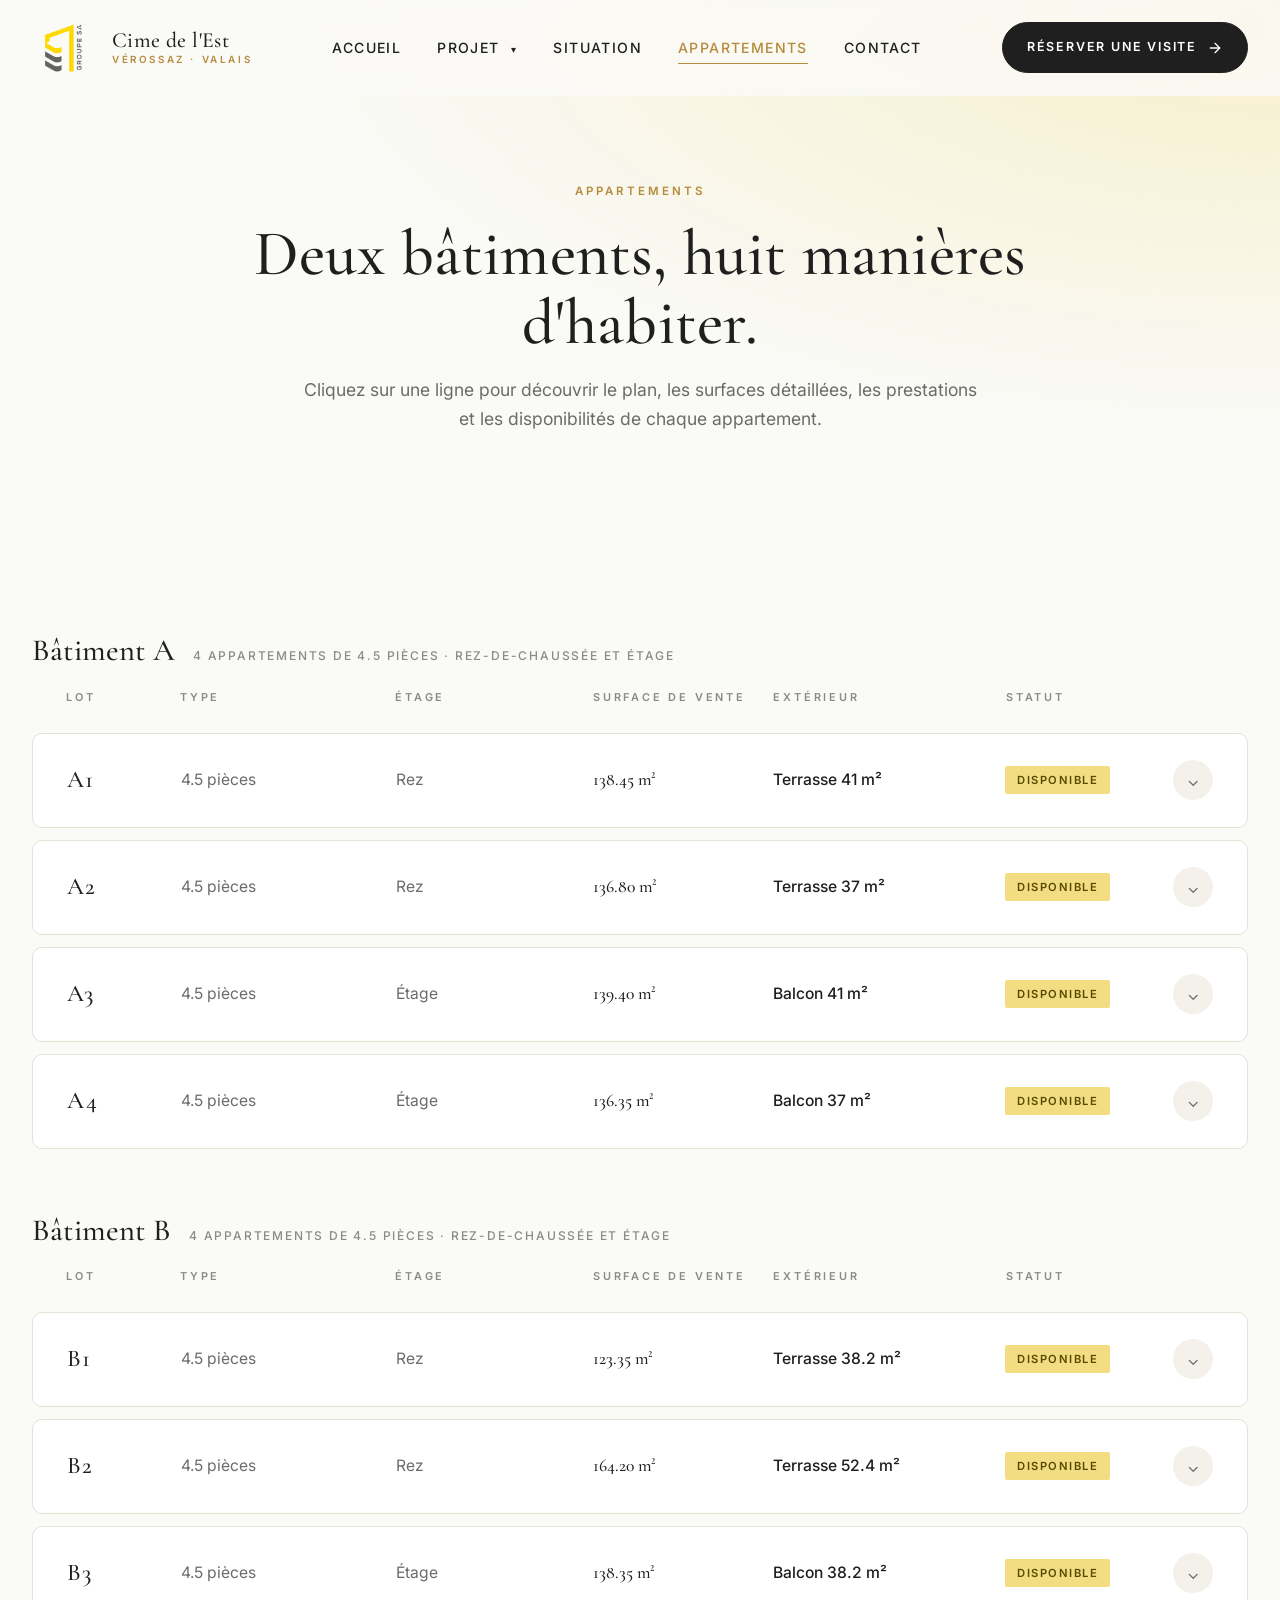
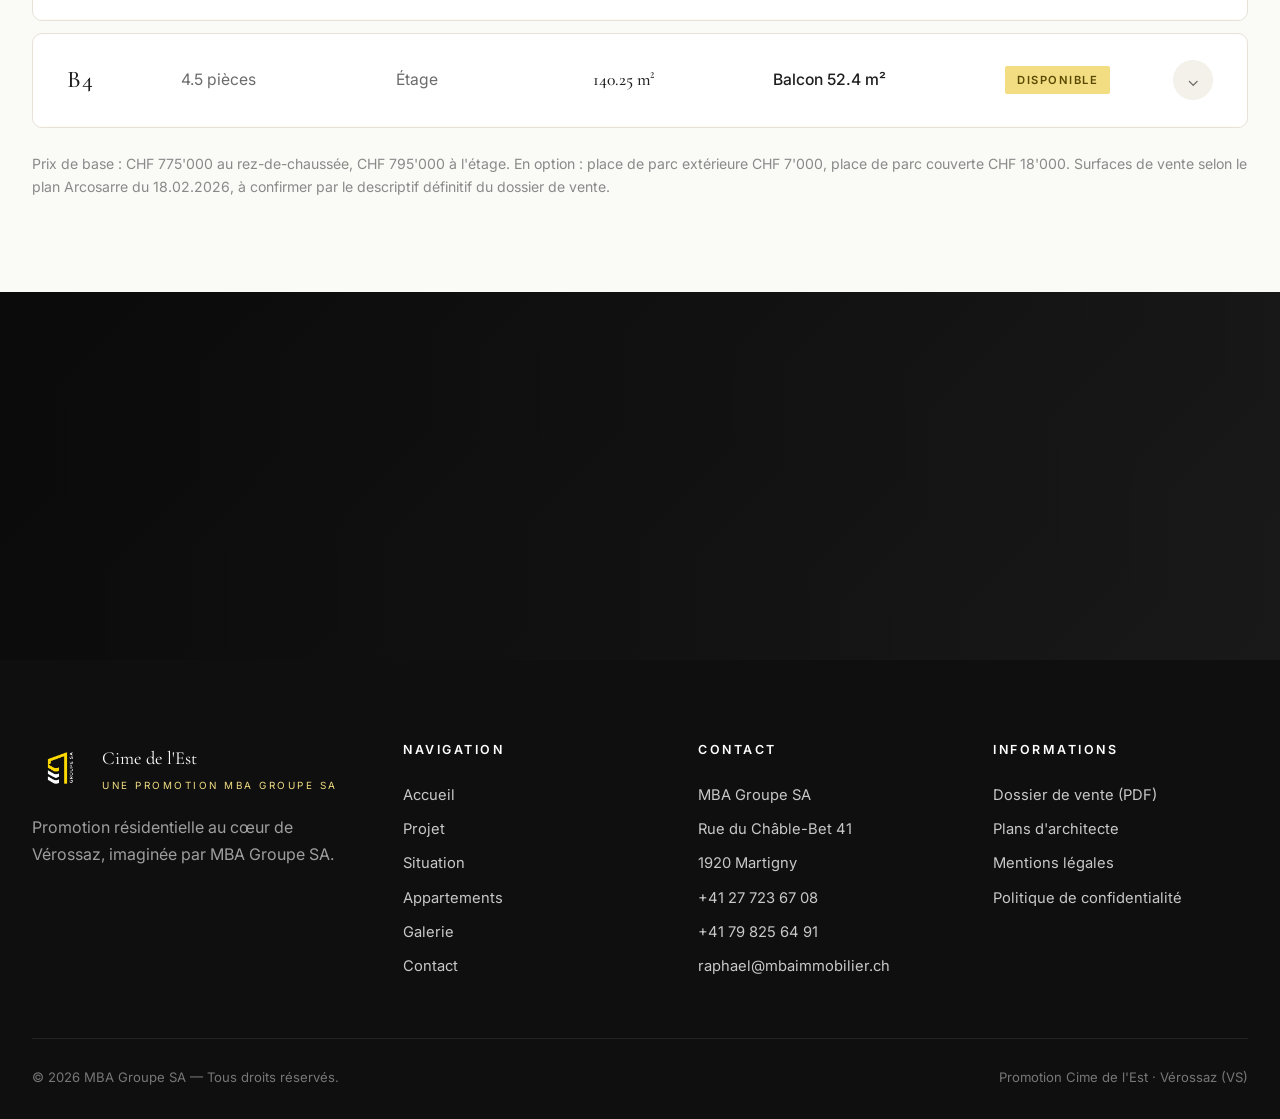
==== commit abc5b06b: "E-mail de contact : raphael@mbaimmobilier.ch partout (bureau + footers) Co-Authored-By: Claude Fable" ====
--- a/appartements.html
+++ b/appartements.html
@@ -536,7 +536,7 @@
           <li>1920 Martigny</li>
           <li><a href="tel:+41277236708">+41 27 723 67 08</a></li>
           <li><a href="tel:+41798256491">+41 79 825 64 91</a></li>
-          <li><a href="mailto:info@mbaimmobilier.ch">info@mbaimmobilier.ch</a></li>
+          <li><a href="mailto:raphael@mbaimmobilier.ch">raphael@mbaimmobilier.ch</a></li>
         </ul>
       </div>
       <div>
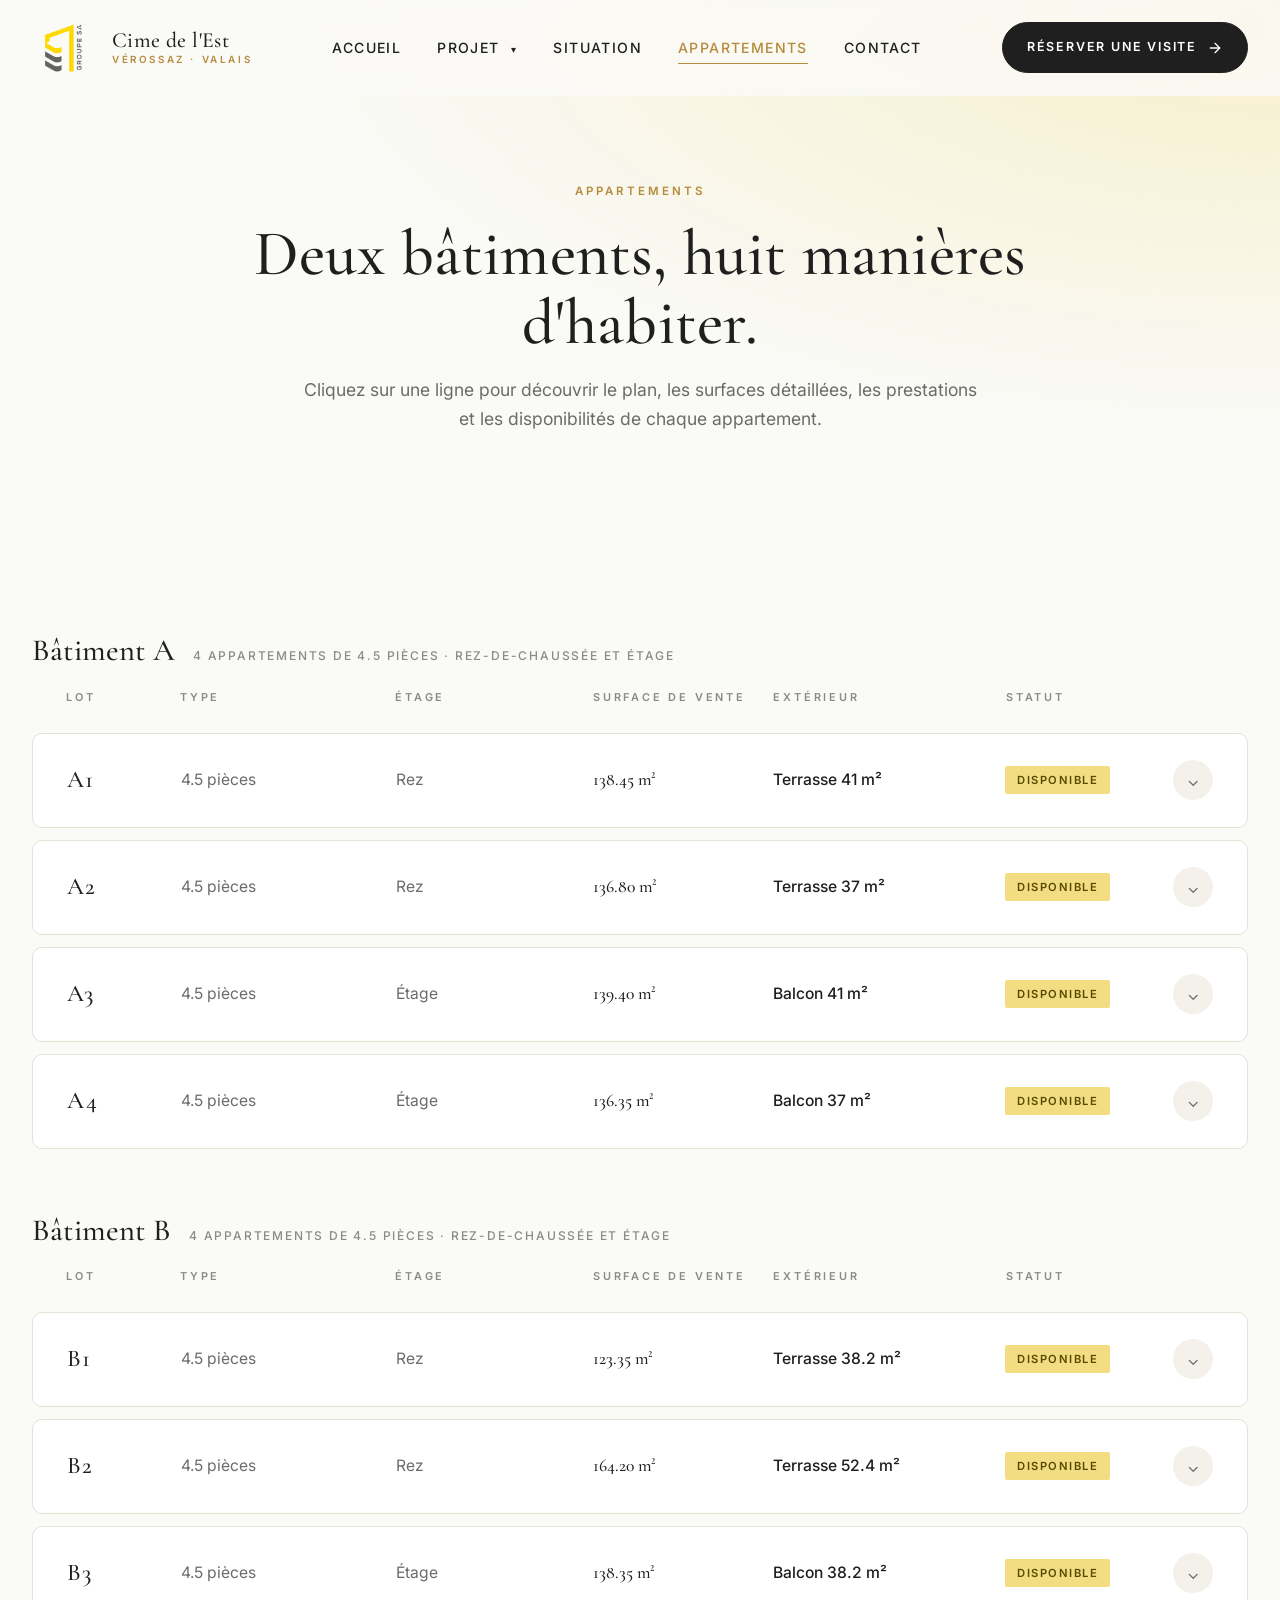
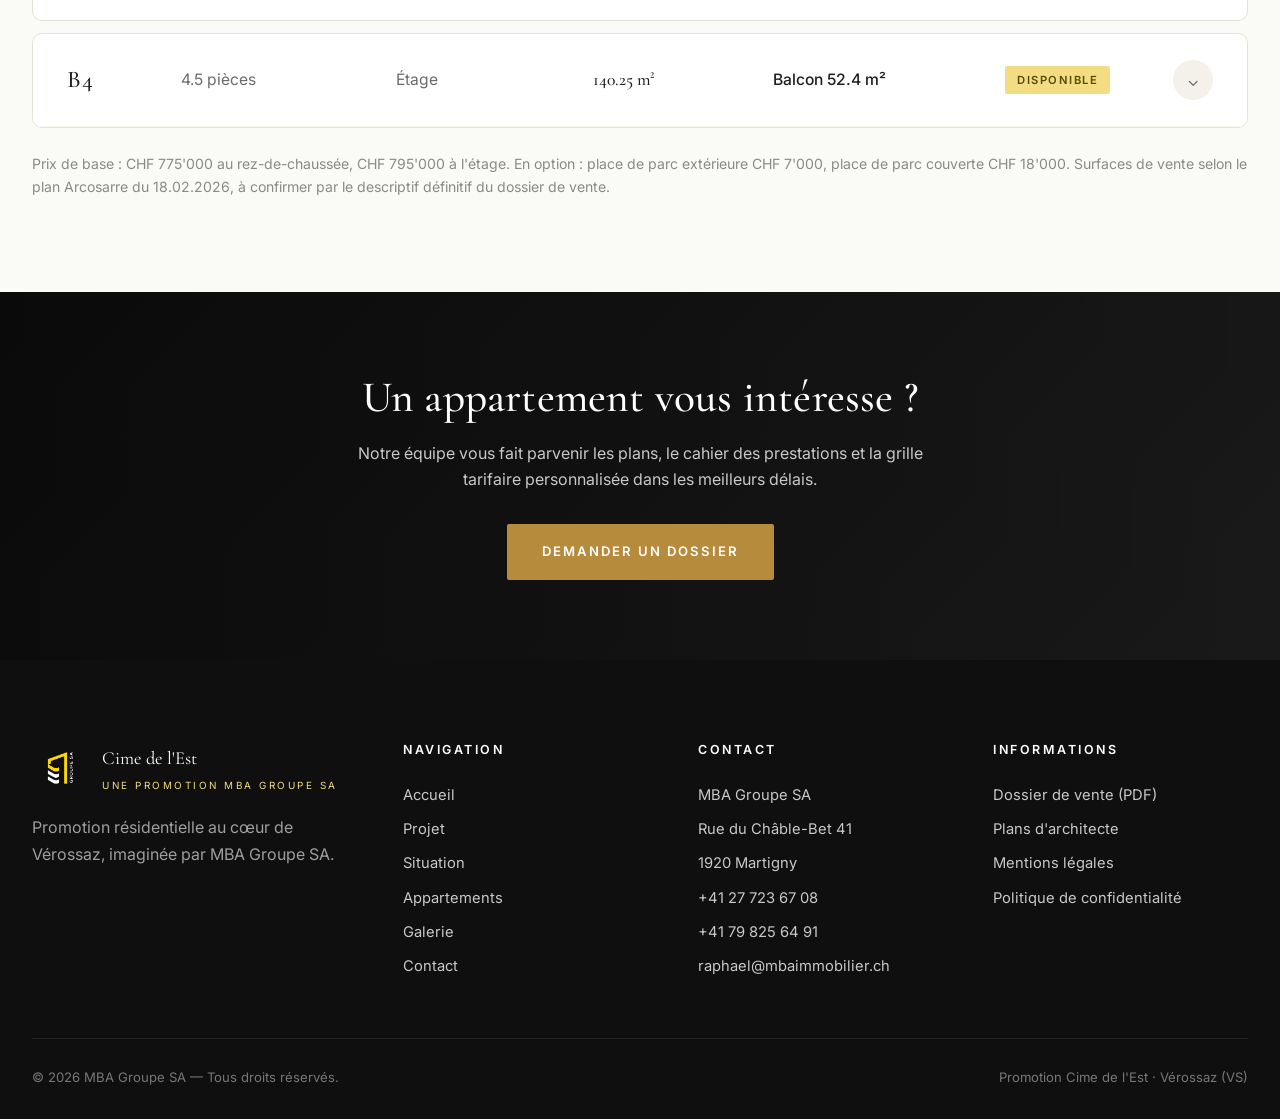
==== commit 280aa796: "Tous les boutons mènent au Contact ; le formulaire ouvre un e-mail pré-rempli - Accueil : 4 boutons " ====
--- a/appartements.html
+++ b/appartements.html
@@ -10,7 +10,7 @@
 <link rel="preconnect" href="https://fonts.googleapis.com">
 <link rel="preconnect" href="https://fonts.gstatic.com" crossorigin>
 <link href="https://fonts.googleapis.com/css2?family=Cormorant+Garamond:ital,wght@0,400;0,500;0,600;1,400;1,500&family=Inter:wght@300;400;500;600;700&display=swap" rel="stylesheet">
-<link rel="stylesheet" href="css/style.css?v=20">
+<link rel="stylesheet" href="css/style.css?v=21">
 </head>
 <body>
 
@@ -117,7 +117,7 @@
               </ul>
               <div class="apt-ctas">
                 <a href="contact" class="btn btn-primary">Demander le dossier</a>
-                <button type="button" class="btn btn-outline" data-visit-open>Visiter l'appartement</button>
+                <a href="contact" class="btn btn-outline">Visiter l'appartement</a>
               </div>
             </div>
           </div>
@@ -167,7 +167,7 @@
               </ul>
               <div class="apt-ctas">
                 <a href="contact" class="btn btn-primary">Demander le dossier</a>
-                <button type="button" class="btn btn-outline" data-visit-open>Visiter l'appartement</button>
+                <a href="contact" class="btn btn-outline">Visiter l'appartement</a>
               </div>
             </div>
           </div>
@@ -217,7 +217,7 @@
               </ul>
               <div class="apt-ctas">
                 <a href="contact" class="btn btn-primary">Demander le dossier</a>
-                <button type="button" class="btn btn-outline" data-visit-open>Visiter l'appartement</button>
+                <a href="contact" class="btn btn-outline">Visiter l'appartement</a>
               </div>
             </div>
           </div>
@@ -267,7 +267,7 @@
               </ul>
               <div class="apt-ctas">
                 <a href="contact" class="btn btn-primary">Demander le dossier</a>
-                <button type="button" class="btn btn-outline" data-visit-open>Visiter l'appartement</button>
+                <a href="contact" class="btn btn-outline">Visiter l'appartement</a>
               </div>
             </div>
           </div>
@@ -336,7 +336,7 @@
               </ul>
               <div class="apt-ctas">
                 <a href="contact" class="btn btn-primary">Demander le dossier</a>
-                <button type="button" class="btn btn-outline" data-visit-open>Visiter l'appartement</button>
+                <a href="contact" class="btn btn-outline">Visiter l'appartement</a>
               </div>
             </div>
           </div>
@@ -386,7 +386,7 @@
               </ul>
               <div class="apt-ctas">
                 <a href="contact" class="btn btn-primary">Demander le dossier</a>
-                <button type="button" class="btn btn-outline" data-visit-open>Visiter l'appartement</button>
+                <a href="contact" class="btn btn-outline">Visiter l'appartement</a>
               </div>
             </div>
           </div>
@@ -436,7 +436,7 @@
               </ul>
               <div class="apt-ctas">
                 <a href="contact" class="btn btn-primary">Demander le dossier</a>
-                <button type="button" class="btn btn-outline" data-visit-open>Visiter l'appartement</button>
+                <a href="contact" class="btn btn-outline">Visiter l'appartement</a>
               </div>
             </div>
           </div>
@@ -486,7 +486,7 @@
               </ul>
               <div class="apt-ctas">
                 <a href="contact" class="btn btn-primary">Demander le dossier</a>
-                <button type="button" class="btn btn-outline" data-visit-open>Visiter l'appartement</button>
+                <a href="contact" class="btn btn-outline">Visiter l'appartement</a>
               </div>
             </div>
           </div>
@@ -542,8 +542,8 @@
       <div>
         <h4>Informations</h4>
         <ul>
-          <li><a href="#">Dossier de vente (PDF)</a></li>
-          <li><a href="#">Plans d'architecte</a></li>
+          <li><a href="contact">Dossier de vente (PDF)</a></li>
+          <li><a href="contact">Plans d'architecte</a></li>
           <li><a href="#">Mentions légales</a></li>
           <li><a href="#">Politique de confidentialité</a></li>
         </ul>
@@ -556,32 +556,7 @@
   </div>
 </footer>
 
-<!-- Modale contact visite -->
-<div class="visit-modal" id="visitModal" aria-hidden="true" role="dialog" aria-labelledby="visitTitle">
-  <div class="visit-card">
-    <button class="visit-close" aria-label="Fermer">✕</button>
-    <div class="visit-photo-wrap">
-      <div class="visit-pastel-dot"></div>
-      <div class="visit-photo">
-        <img src="images/raphael.jpg" alt="Raphaël Mascolo">
-      </div>
-    </div>
-    <div class="visit-body">
-      <div class="role">Votre contact · Visite privée</div>
-      <h3 id="visitTitle">Raphaël Mascolo</h3>
-      <p class="sub">Je vous accompagne personnellement sur le site pour vous faire découvrir l'appartement et les lieux. N'hésitez pas à m'appeler directement.</p>
-      <a href="tel:+41798256491" class="visit-phone">
-        <small>Ligne directe</small>
-        079 825 64 91
-      </a>
-      <div class="visit-actions">
-        <a href="tel:+41798256491" class="btn btn-primary">Appeler</a>
-        <a href="contact" class="btn btn-outline">Formulaire</a>
-      </div>
-    </div>
-  </div>
-</div>
-
-<script src="js/main.js"></script>
+
+<script src="js/main.js?v=2"></script>
 </body>
 </html>
--- a/css/style.css
+++ b/css/style.css
@@ -1095,6 +1095,7 @@
   display: grid;
   grid-template-columns: repeat(3, 1fr);
   grid-auto-rows: 260px;
+  grid-auto-flow: dense;
   gap: 16px;
 }
 .gallery-item {
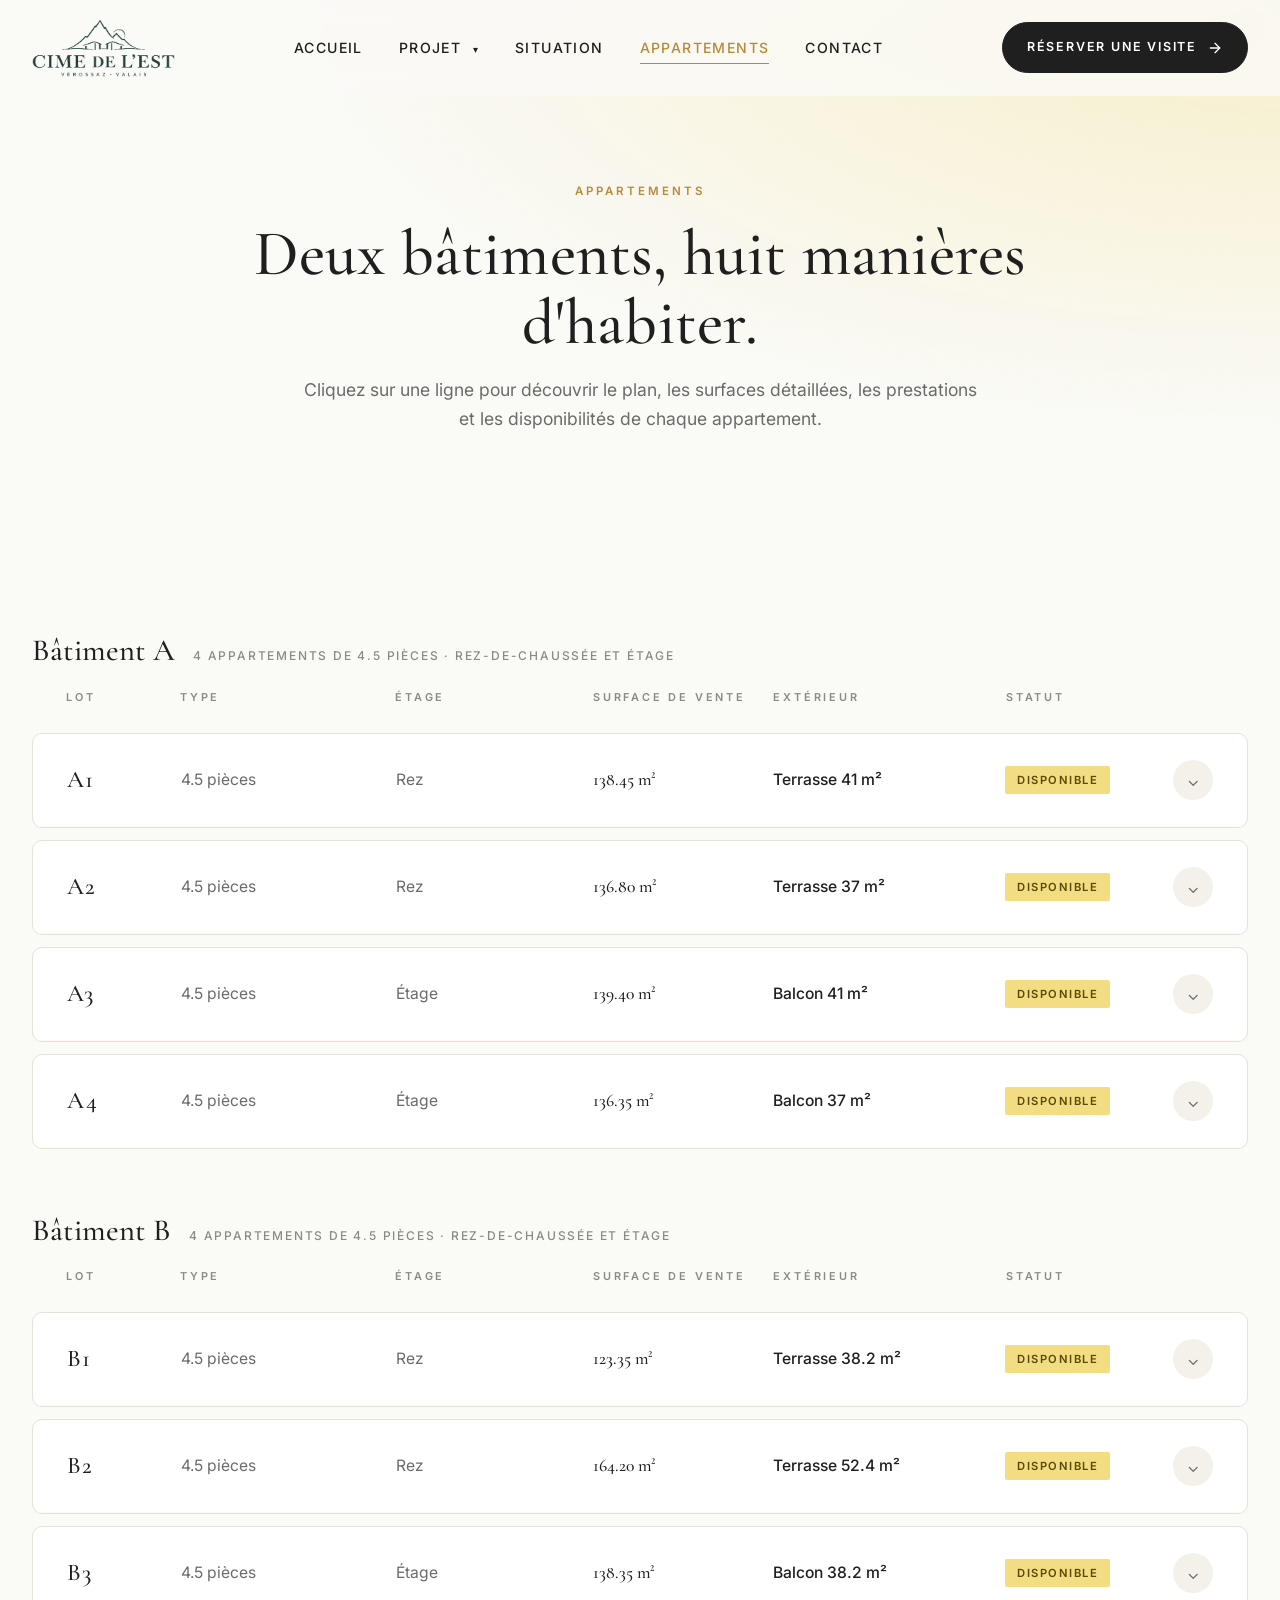
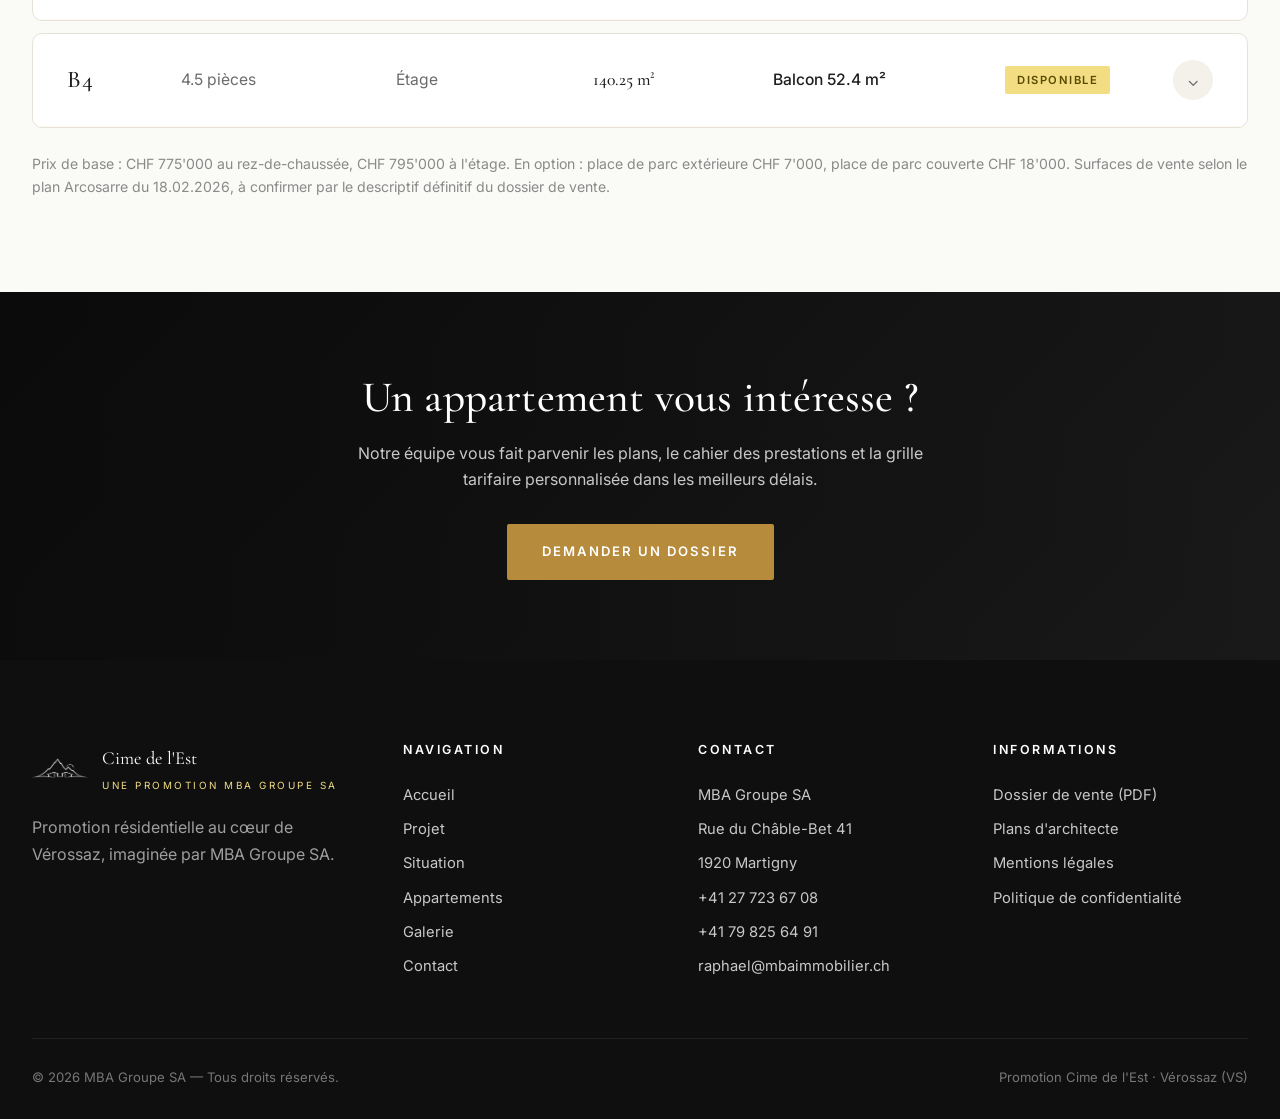
==== commit de771153: "Logo Cime de l'Est : favicon, menu, hero, intro et footer - images/logo-cime(.png|-blanc), embleme-c" ====
--- a/appartements.html
+++ b/appartements.html
@@ -7,21 +7,22 @@
 <meta name="color-scheme" content="light">
 <title>Appartements · Cime de l'Est — Vérossaz</title>
 <meta name="description" content="Les 8 appartements de 4.5 pièces de la promotion Cime de l'Est à Vérossaz, répartis en deux bâtiments : surfaces, prix, prestations, disponibilités.">
+<link rel="icon" href="images/favicon.ico" sizes="any">
+<link rel="icon" type="image/png" sizes="32x32" href="images/favicon-32.png">
+<link rel="icon" type="image/png" sizes="16x16" href="images/favicon-16.png">
+<link rel="apple-touch-icon" sizes="180x180" href="images/apple-touch-icon.png">
+<link rel="icon" type="image/png" sizes="512x512" href="images/icon-512.png">
 <link rel="preconnect" href="https://fonts.googleapis.com">
 <link rel="preconnect" href="https://fonts.gstatic.com" crossorigin>
 <link href="https://fonts.googleapis.com/css2?family=Cormorant+Garamond:ital,wght@0,400;0,500;0,600;1,400;1,500&family=Inter:wght@300;400;500;600;700&display=swap" rel="stylesheet">
-<link rel="stylesheet" href="css/style.css?v=21">
+<link rel="stylesheet" href="css/style.css?v=24">
 </head>
 <body>
 
 <header class="nav">
   <div class="container">
-    <a href="/" class="brand">
-      <span class="brand-mark"><img src="images/logo-mba.png" alt="MBA Groupe SA"></span>
-      <span class="brand-text">
-        <strong>Cime de l'Est</strong>
-        <small>Vérossaz · Valais</small>
-      </span>
+    <a href="/" class="brand" aria-label="Cime de l'Est · Vérossaz — Accueil">
+      <img class="brand-logo" src="images/logo-cime.png" alt="Cime de l'Est · Vérossaz · Valais">
     </a>
     <nav>
       <ul class="nav-links">
@@ -512,7 +513,7 @@
     <div class="footer-grid">
       <div>
         <div class="footer-brand">
-          <div class="footer-brand-mark"><img src="images/logo-mba-dark.png" alt="MBA"></div>
+          <div class="footer-brand-mark"><img src="images/embleme-cime-blanc.png" alt="Cime de l'Est"></div>
           <div class="footer-brand-text">Cime de l'Est<small>Une promotion MBA Groupe SA</small></div>
         </div>
         <p style="color:#9e9e9e;">Promotion résidentielle au cœur de Vérossaz, imaginée par MBA Groupe SA.</p>
@@ -544,8 +545,8 @@
         <ul>
           <li><a href="contact">Dossier de vente (PDF)</a></li>
           <li><a href="contact">Plans d'architecte</a></li>
-          <li><a href="#">Mentions légales</a></li>
-          <li><a href="#">Politique de confidentialité</a></li>
+          <li><a href="mentions-legales">Mentions légales</a></li>
+          <li><a href="confidentialite">Politique de confidentialité</a></li>
         </ul>
       </div>
     </div>
@@ -557,6 +558,6 @@
 </footer>
 
 
-<script src="js/main.js?v=2"></script>
+<script src="js/main.js?v=3"></script>
 </body>
 </html>
--- a/css/style.css
+++ b/css/style.css
@@ -159,6 +159,13 @@
   flex-shrink: 0;
 }
 .brand-mark img { width: 100%; height: 100%; object-fit: contain; }
+.brand-logo {
+  height: 58px;
+  width: auto;
+  display: block;
+  transition: opacity .25s ease;
+}
+.brand:hover .brand-logo { opacity: .8; }
 .brand-text {
   display: flex;
   flex-direction: column;
@@ -394,6 +401,32 @@
   height: auto;
   display: block;
   filter: drop-shadow(0 2px 16px rgba(0, 0, 0, 0.4));
+}
+
+/* Logo de la promotion, en blanc, dans le bas du hero */
+.hero-title {
+  position: absolute;
+  left: 50%;
+  bottom: 120px;
+  transform: translateX(-50%);
+  z-index: 4;
+  width: min(420px, 70vw);
+  pointer-events: none;
+}
+.hero-title img {
+  width: 100%;
+  height: auto;
+  display: block;
+  filter: drop-shadow(0 4px 24px rgba(0, 0, 0, 0.55));
+}
+
+/* Emblème au-dessus de l'intro */
+.intro-embleme {
+  width: 150px;
+  height: auto;
+  margin: 0 auto 18px;
+  display: block;
+  opacity: .9;
 }
 
 /* Indicateur de défilement */
@@ -1477,6 +1510,24 @@
 }
 .checkbox input { width: auto; margin-top: 4px; }
 
+/* Formulaire : piège à robots + message d'état */
+.contact-form .field.hp { position: absolute; left: -9999px; width: 1px; height: 1px; overflow: hidden; }
+.contact-form { position: relative; }
+.contact-form .form-note { margin: 14px 0 0; font-size: .92rem; min-height: 1.4em; }
+.contact-form .form-note.success { color: #2E6B3A; }
+.contact-form .form-note.error { color: #A33A2F; }
+
+/* ---------- Pages légales ---------- */
+.legal { max-width: 820px; margin: 0 auto; }
+.legal h2 { font-size: clamp(1.35rem, 2.2vw, 1.75rem); margin: 44px 0 12px; }
+.legal h2:first-child { margin-top: 0; }
+.legal p, .legal li { font-size: 1rem; line-height: 1.75; color: var(--text-muted); }
+.legal p strong { color: var(--text); font-weight: 600; }
+.legal a { color: var(--text); text-decoration: underline; text-underline-offset: 3px; }
+.legal ul { padding-left: 22px; margin: 0 0 1em; }
+.legal li { margin-bottom: 8px; }
+.legal .legal-date { margin-top: 48px; font-size: .85rem; color: var(--text-soft); }
+
 /* ---------- Signature promoteur (discrète) ---------- */
 .promoter-signature {
   padding: 90px 0 100px;
@@ -1654,6 +1705,7 @@
   .section { padding: 80px 0; }
 
   .brand-mark { width: 44px; height: 44px; }
+  .brand-logo { height: 46px; }
   .brand-text strong { font-size: 1rem; }
   .brand-text small { font-size: 0.55rem; letter-spacing: 2.2px; }
   .brand { gap: 12px; }
@@ -1802,6 +1854,9 @@
   .section { padding: 64px 0; }
 
   .brand-mark { width: 40px; height: 40px; }
+  .brand-logo { height: 40px; }
+  .hero-title { bottom: 96px; width: min(300px, 72vw); }
+  .intro-embleme { width: 120px; }
   .brand-text strong { font-size: 0.95rem; }
   .brand-text small { font-size: 0.52rem; letter-spacing: 2px; }
   .nav-links { padding: 20px 24px 28px; }
